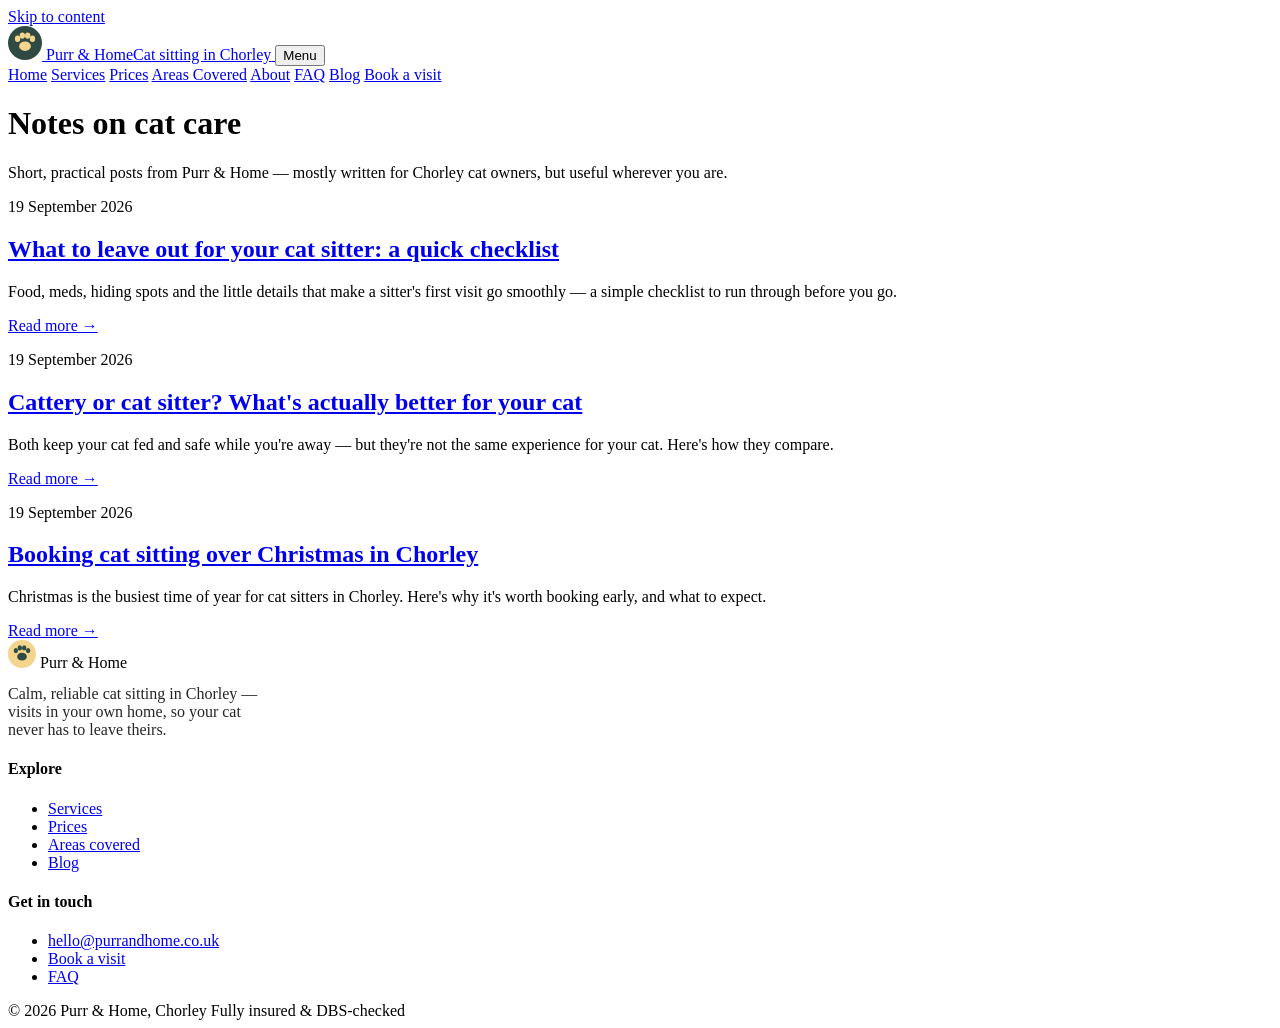
==== index.html @ 021abe1b "Add files via upload" ====
<!DOCTYPE html>
<html lang="en-GB">
<head>
<meta charset="UTF-8">
<meta name="viewport" content="width=device-width, initial-scale=1.0">
<title>Blog | Purr & Home Cat Sitting, Chorley</title>
<meta name="description" content="Tips and notes on cat care from Purr & Home, cat sitters based in Chorley, Lancashire.">
<link rel="canonical" href="https://purrandhome.co.uk/blog/">
<link rel="icon" href="data:image/svg+xml,%3Csvg xmlns='http://www.w3.org/2000/svg' viewBox='0 0 64 64'%3E%3Ccircle cx='32' cy='32' r='32' fill='%232F4A42'/%3E%3Cellipse cx='32' cy='38' rx='11' ry='9' fill='%23F4D58D'/%3E%3Cellipse cx='18' cy='24' rx='5' ry='6' fill='%23F4D58D'/%3E%3Cellipse cx='27' cy='18' rx='5' ry='6' fill='%23F4D58D'/%3E%3Cellipse cx='37' cy='18' rx='5' ry='6' fill='%23F4D58D'/%3E%3Cellipse cx='46' cy='24' rx='5' ry='6' fill='%23F4D58D'/%3E%3C/svg%3E">
<link rel="stylesheet" href="/css/style.css">
</head>
<body>
<a href="#main" class="skip-link">Skip to content</a>
<header class="site-header">
  <div class="wrap">
    <a href="/" class="brand">
      <svg width="34" height="34" viewBox="0 0 64 64" aria-hidden="true"><circle cx="32" cy="32" r="32" fill="#2F4A42"/><ellipse cx="32" cy="38" rx="11" ry="9" fill="#F4D58D"/><ellipse cx="18" cy="24" rx="5" ry="6" fill="#F4D58D"/><ellipse cx="27" cy="18" rx="5" ry="6" fill="#F4D58D"/><ellipse cx="37" cy="18" rx="5" ry="6" fill="#F4D58D"/><ellipse cx="46" cy="24" rx="5" ry="6" fill="#F4D58D"/></svg>
      <span>Purr & Home<span class="brand-tag">Cat sitting in Chorley</span></span>
    </a>
    <button class="nav-toggle" aria-expanded="false" aria-controls="main-nav">Menu</button>
    <nav class="main-nav" id="main-nav">
      <a href="/">Home</a>
      <a href="/services.html">Services</a>
      <a href="/prices.html">Prices</a>
      <a href="/areas.html">Areas Covered</a>
      <a href="/about.html">About</a>
      <a href="/faq.html">FAQ</a>
      <a href="/blog/" class="current">Blog</a>
      <a href="/book.html" class="btn btn-primary btn-small">Book a visit</a>
    </nav>
  </div>
</header>

<main id="main">
  <div class="page-header wrap">
    <h1>Notes on cat care</h1>
    <p class="lead">Short, practical posts from Purr & Home — mostly written for Chorley cat owners, but useful wherever you are.</p>
  </div>

  <section>
    <div class="wrap">
      <div class="post-list">

        <article class="post-card">
          <p class="post-date">19 September 2026</p>
          <h2><a href="/blog/leaving-your-cat-checklist.html">What to leave out for your cat sitter: a quick checklist</a></h2>
          <p>Food, meds, hiding spots and the little details that make a sitter's first visit go smoothly — a simple checklist to run through before you go.</p>
          <a href="/blog/leaving-your-cat-checklist.html">Read more →</a>
        </article>

        <article class="post-card">
          <p class="post-date">19 September 2026</p>
          <h2><a href="/blog/cattery-vs-cat-sitter.html">Cattery or cat sitter? What's actually better for your cat</a></h2>
          <p>Both keep your cat fed and safe while you're away — but they're not the same experience for your cat. Here's how they compare.</p>
          <a href="/blog/cattery-vs-cat-sitter.html">Read more →</a>
        </article>

        <article class="post-card">
          <p class="post-date">19 September 2026</p>
          <h2><a href="/blog/christmas-cat-sitting-chorley.html">Booking cat sitting over Christmas in Chorley</a></h2>
          <p>Christmas is the busiest time of year for cat sitters in Chorley. Here's why it's worth booking early, and what to expect.</p>
          <a href="/blog/christmas-cat-sitting-chorley.html">Read more →</a>
        </article>

      </div>
    </div>
  </section>
</main>

<footer class="site-footer">
  <div class="wrap">
    <div class="footer-grid">
      <div>
        <div class="brand" style="color:var(--cream)">
          <svg width="28" height="28" viewBox="0 0 64 64" aria-hidden="true"><circle cx="32" cy="32" r="32" fill="#F4D58D"/><ellipse cx="32" cy="38" rx="11" ry="9" fill="#2F4A42"/><ellipse cx="18" cy="24" rx="5" ry="6" fill="#2F4A42"/><ellipse cx="27" cy="18" rx="5" ry="6" fill="#2F4A42"/><ellipse cx="37" cy="18" rx="5" ry="6" fill="#2F4A42"/><ellipse cx="46" cy="24" rx="5" ry="6" fill="#2F4A42"/></svg>
          <span>Purr & Home</span>
        </div>
        <p style="margin-top:0.8rem; opacity:0.85; max-width:32ch;">Calm, reliable cat sitting in Chorley — visits in your own home, so your cat never has to leave theirs.</p>
      </div>
      <div>
        <h4>Explore</h4>
        <ul>
          <li><a href="/services.html">Services</a></li>
          <li><a href="/prices.html">Prices</a></li>
          <li><a href="/areas.html">Areas covered</a></li>
          <li><a href="/blog/">Blog</a></li>
        </ul>
      </div>
      <div>
        <h4>Get in touch</h4>
        <ul>
          <li><a href="mailto:hello@purrandhome.co.uk">hello@purrandhome.co.uk</a></li>
          <li><a href="/book.html">Book a visit</a></li>
          <li><a href="/faq.html">FAQ</a></li>
        </ul>
      </div>
    </div>
    <div class="footer-bottom">
      <span>&copy; <span id="year"></span> Purr & Home, Chorley</span>
      <span>Fully insured &amp; DBS-checked</span>
    </div>
  </div>
</footer>
<script>document.getElementById('year').textContent = new Date().getFullYear();</script>
<script src="/js/main.js"></script>
</body>
</html>
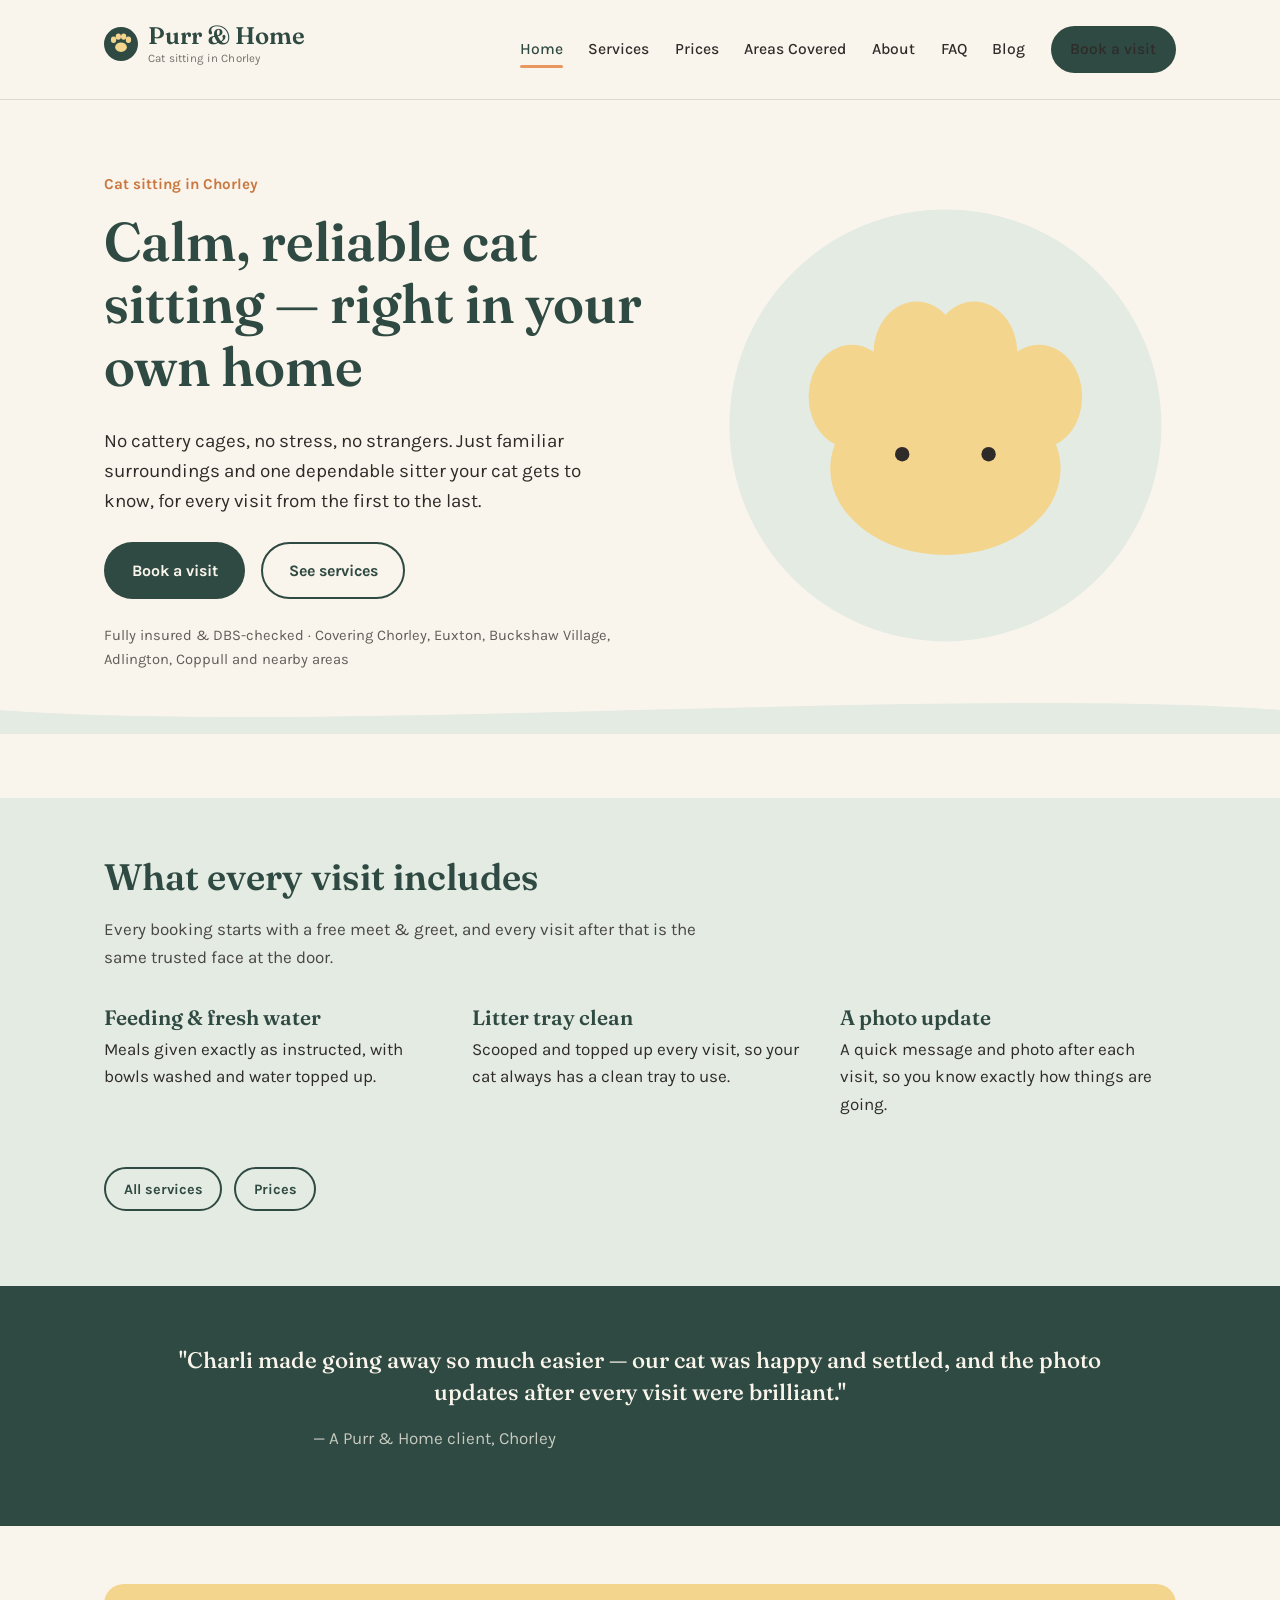
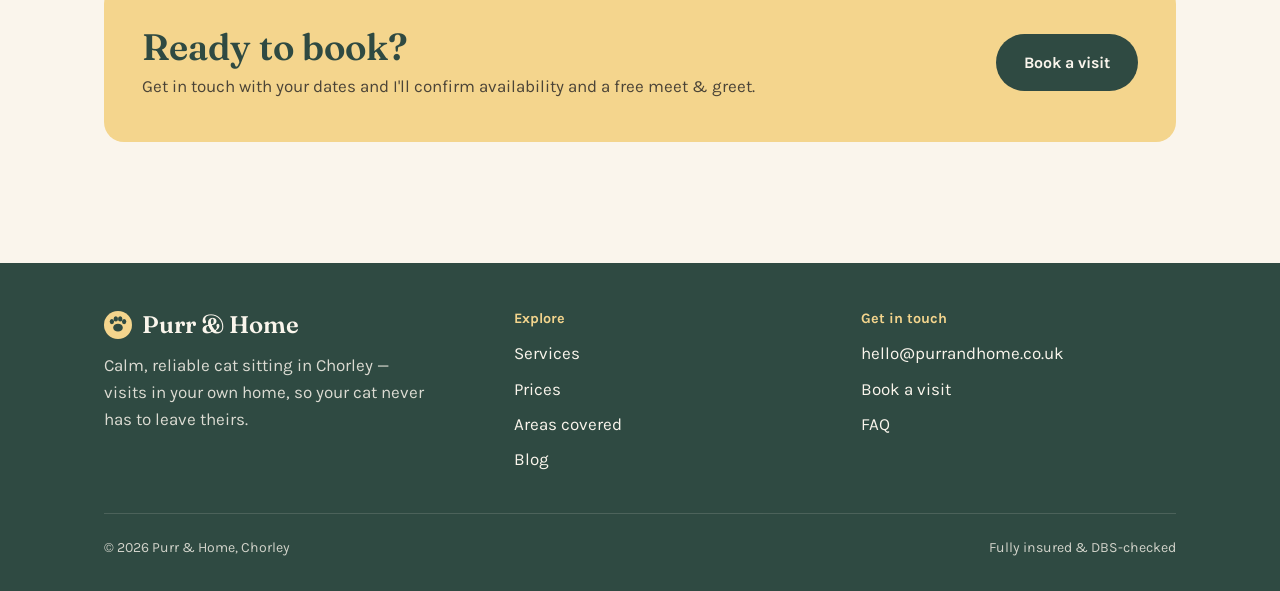
==== commit 1743eccd: "Restore proper folder structure after flattened upload GitHub's upload-via-website flattened css/sty" ====
--- a/index.html
+++ b/index.html
@@ -3,11 +3,30 @@
 <head>
 <meta charset="UTF-8">
 <meta name="viewport" content="width=device-width, initial-scale=1.0">
-<title>Blog | Purr & Home Cat Sitting, Chorley</title>
-<meta name="description" content="Tips and notes on cat care from Purr & Home, cat sitters based in Chorley, Lancashire.">
-<link rel="canonical" href="https://purrandhome.co.uk/blog/">
+<title>Cat Sitting in Chorley | Purr & Home</title>
+<meta name="description" content="Calm, reliable cat sitting in Chorley from Purr & Home. Visits in your own home, so your cat never has to leave theirs. Covering Euxton, Buckshaw Village, Adlington, Coppull and nearby areas.">
+<link rel="canonical" href="https://purrandhome.co.uk/">
 <link rel="icon" href="data:image/svg+xml,%3Csvg xmlns='http://www.w3.org/2000/svg' viewBox='0 0 64 64'%3E%3Ccircle cx='32' cy='32' r='32' fill='%232F4A42'/%3E%3Cellipse cx='32' cy='38' rx='11' ry='9' fill='%23F4D58D'/%3E%3Cellipse cx='18' cy='24' rx='5' ry='6' fill='%23F4D58D'/%3E%3Cellipse cx='27' cy='18' rx='5' ry='6' fill='%23F4D58D'/%3E%3Cellipse cx='37' cy='18' rx='5' ry='6' fill='%23F4D58D'/%3E%3Cellipse cx='46' cy='24' rx='5' ry='6' fill='%23F4D58D'/%3E%3C/svg%3E">
 <link rel="stylesheet" href="/css/style.css">
+<script type="application/ld+json">
+{
+  "@context": "https://schema.org",
+  "@type": "LocalBusiness",
+  "name": "Purr & Home",
+  "image": "https://purrandhome.co.uk/",
+  "url": "https://purrandhome.co.uk/",
+  "email": "hello@purrandhome.co.uk",
+  "description": "Calm, reliable cat sitting in Chorley, Lancashire. Visits in your own home, so your cat never has to leave theirs.",
+  "areaServed": ["Chorley", "Euxton", "Buckshaw Village", "Astley Village", "Adlington", "Coppull", "Clayton-le-Woods", "Whittle-le-Woods"],
+  "address": {
+    "@type": "PostalAddress",
+    "addressLocality": "Chorley",
+    "addressRegion": "Lancashire",
+    "addressCountry": "GB"
+  },
+  "priceRange": "££"
+}
+</script>
 </head>
 <body>
 <a href="#main" class="skip-link">Skip to content</a>
@@ -19,49 +38,86 @@
     </a>
     <button class="nav-toggle" aria-expanded="false" aria-controls="main-nav">Menu</button>
     <nav class="main-nav" id="main-nav">
-      <a href="/">Home</a>
+      <a href="/" class="current">Home</a>
       <a href="/services.html">Services</a>
       <a href="/prices.html">Prices</a>
       <a href="/areas.html">Areas Covered</a>
       <a href="/about.html">About</a>
       <a href="/faq.html">FAQ</a>
-      <a href="/blog/" class="current">Blog</a>
+      <a href="/blog/">Blog</a>
       <a href="/book.html" class="btn btn-primary btn-small">Book a visit</a>
     </nav>
   </div>
 </header>
 
 <main id="main">
-  <div class="page-header wrap">
-    <h1>Notes on cat care</h1>
-    <p class="lead">Short, practical posts from Purr & Home — mostly written for Chorley cat owners, but useful wherever you are.</p>
-  </div>
+  <section class="hero">
+    <div class="wrap">
+      <div>
+        <p class="hero-eyebrow-note">Cat sitting in Chorley</p>
+        <h1>Calm, reliable cat sitting — right in your own home</h1>
+        <p class="lead">No cattery cages, no stress, no strangers. Just familiar surroundings and one dependable sitter your cat gets to know, for every visit from the first to the last.</p>
+        <div class="hero-ctas">
+          <a href="/book.html" class="btn btn-primary">Book a visit</a>
+          <a href="/services.html" class="btn btn-outline">See services</a>
+        </div>
+        <p class="hero-trust">Fully insured &amp; DBS-checked &middot; Covering Chorley, Euxton, Buckshaw Village, Adlington, Coppull and nearby areas</p>
+      </div>
+      <div class="hero-art">
+        <svg viewBox="0 0 320 320" width="100%" role="img" aria-label="Illustration of a cat curled up at home">
+          <circle cx="160" cy="160" r="150" fill="#E4EBE3"/>
+          <ellipse cx="160" cy="190" rx="80" ry="60" fill="#F4D58D"/>
+          <ellipse cx="95" cy="140" rx="30" ry="36" fill="#F4D58D"/>
+          <ellipse cx="140" cy="110" rx="30" ry="36" fill="#F4D58D"/>
+          <ellipse cx="180" cy="110" rx="30" ry="36" fill="#F4D58D"/>
+          <ellipse cx="225" cy="140" rx="30" ry="36" fill="#F4D58D"/>
+          <circle cx="130" cy="180" r="5" fill="#2E2B29"/>
+          <circle cx="190" cy="180" r="5" fill="#2E2B29"/>
+        </svg>
+      </div>
+    </div>
+    <svg class="wave" viewBox="0 0 1200 48" preserveAspectRatio="none"><path fill="currentColor" d="M0,24 C300,48 900,0 1200,24 L1200,48 L0,48 Z"/></svg>
+  </section>
+
+  <section class="section-sage">
+    <div class="wrap">
+      <div class="section-head">
+        <h2>What every visit includes</h2>
+        <p>Every booking starts with a free meet &amp; greet, and every visit after that is the same trusted face at the door.</p>
+      </div>
+      <div class="benefit-grid">
+        <div class="benefit">
+          <h3>Feeding & fresh water</h3>
+          <p>Meals given exactly as instructed, with bowls washed and water topped up.</p>
+        </div>
+        <div class="benefit">
+          <h3>Litter tray clean</h3>
+          <p>Scooped and topped up every visit, so your cat always has a clean tray to use.</p>
+        </div>
+        <div class="benefit">
+          <h3>A photo update</h3>
+          <p>A quick message and photo after each visit, so you know exactly how things are going.</p>
+        </div>
+      </div>
+      <p class="mt-2"><a href="/services.html" class="btn btn-outline btn-small">All services</a> &nbsp; <a href="/prices.html" class="btn btn-outline btn-small">Prices</a></p>
+    </div>
+  </section>
+
+  <section class="section-forest">
+    <div class="wrap center">
+      <p class="quote">"Charli made going away so much easier — our cat was happy and settled, and the photo updates after every visit were brilliant."</p>
+      <p class="quote-attr">— A Purr & Home client, Chorley</p>
+    </div>
+  </section>
 
   <section>
     <div class="wrap">
-      <div class="post-list">
-
-        <article class="post-card">
-          <p class="post-date">19 September 2026</p>
-          <h2><a href="/blog/leaving-your-cat-checklist.html">What to leave out for your cat sitter: a quick checklist</a></h2>
-          <p>Food, meds, hiding spots and the little details that make a sitter's first visit go smoothly — a simple checklist to run through before you go.</p>
-          <a href="/blog/leaving-your-cat-checklist.html">Read more →</a>
-        </article>
-
-        <article class="post-card">
-          <p class="post-date">19 September 2026</p>
-          <h2><a href="/blog/cattery-vs-cat-sitter.html">Cattery or cat sitter? What's actually better for your cat</a></h2>
-          <p>Both keep your cat fed and safe while you're away — but they're not the same experience for your cat. Here's how they compare.</p>
-          <a href="/blog/cattery-vs-cat-sitter.html">Read more →</a>
-        </article>
-
-        <article class="post-card">
-          <p class="post-date">19 September 2026</p>
-          <h2><a href="/blog/christmas-cat-sitting-chorley.html">Booking cat sitting over Christmas in Chorley</a></h2>
-          <p>Christmas is the busiest time of year for cat sitters in Chorley. Here's why it's worth booking early, and what to expect.</p>
-          <a href="/blog/christmas-cat-sitting-chorley.html">Read more →</a>
-        </article>
-
+      <div class="cta-banner">
+        <div>
+          <h2>Ready to book?</h2>
+          <p>Get in touch with your dates and I'll confirm availability and a free meet &amp; greet.</p>
+        </div>
+        <a href="/book.html" class="btn btn-primary">Book a visit</a>
       </div>
     </div>
   </section>
--- a/css/style.css
+++ b/css/style.css
@@ -0,0 +1,430 @@
+/* Purr & Home — cat sitting in Chorley
+   Palette: cream #FAF5EC · forest #2F4A42 · sage #9DB39A · apricot #E8985E · butter #F4D58D · charcoal #2E2B29 */
+
+@import url('https://fonts.googleapis.com/css2?family=Fraunces:opsz,wght@9..144,400;9..144,500;9..144,600;9..144,700&family=Karla:wght@400;500;700&display=swap');
+
+:root {
+  --cream: #FAF5EC;
+  --cream-dim: #F2ECDF;
+  --forest: #2F4A42;
+  --forest-dark: #223832;
+  --sage: #9DB39A;
+  --sage-light: #E4EBE3;
+  --apricot: #E8985E;
+  --apricot-dark: #C97840;
+  --butter: #F4D58D;
+  --charcoal: #2E2B29;
+  --line: rgba(46, 43, 41, 0.14);
+  --max: 1120px;
+}
+
+* { box-sizing: border-box; }
+
+html { scroll-behavior: smooth; }
+
+body {
+  margin: 0;
+  background: var(--cream);
+  color: var(--charcoal);
+  font-family: 'Karla', -apple-system, BlinkMacSystemFont, 'Segoe UI', sans-serif;
+  font-size: 17px;
+  line-height: 1.6;
+  -webkit-font-smoothing: antialiased;
+}
+
+h1, h2, h3, h4, .brand {
+  font-family: 'Fraunces', Georgia, serif;
+  font-weight: 600;
+  color: var(--forest);
+  line-height: 1.15;
+  margin: 0 0 0.5em;
+}
+
+h1 { font-size: clamp(2.2rem, 5vw, 3.4rem); font-weight: 600; }
+h2 { font-size: clamp(1.6rem, 3.2vw, 2.3rem); }
+h3 { font-size: 1.3rem; }
+
+p { margin: 0 0 1em; max-width: 66ch; }
+
+a { color: var(--forest); }
+a:hover { color: var(--apricot-dark); }
+
+img { max-width: 100%; display: block; }
+
+.wrap {
+  max-width: var(--max);
+  margin: 0 auto;
+  padding: 0 1.5rem;
+}
+
+/* Skip link */
+.skip-link {
+  position: absolute;
+  left: -999px;
+  top: 0;
+  background: var(--forest);
+  color: var(--cream);
+  padding: 0.75rem 1.25rem;
+  z-index: 100;
+}
+.skip-link:focus { left: 1rem; top: 1rem; }
+
+/* Header */
+.site-header {
+  padding: 1.4rem 0;
+  border-bottom: 1px solid var(--line);
+}
+.site-header .wrap {
+  display: flex;
+  align-items: center;
+  justify-content: space-between;
+  gap: 1rem;
+}
+.brand {
+  display: flex;
+  align-items: center;
+  gap: 0.6rem;
+  font-size: 1.5rem;
+  text-decoration: none;
+  color: var(--forest);
+}
+.brand svg { flex-shrink: 0; }
+.brand-tag {
+  display: block;
+  font-family: 'Karla', sans-serif;
+  font-weight: 400;
+  font-size: 0.72rem;
+  letter-spacing: 0.02em;
+  color: var(--charcoal);
+  opacity: 0.65;
+  margin-top: 0.1rem;
+}
+
+nav.main-nav { display: flex; align-items: center; gap: 1.6rem; }
+nav.main-nav a {
+  text-decoration: none;
+  color: var(--charcoal);
+  font-weight: 500;
+  font-size: 0.98rem;
+  position: relative;
+}
+nav.main-nav a:hover { color: var(--forest); }
+nav.main-nav a.current { color: var(--forest); }
+nav.main-nav a.current::after {
+  content: "";
+  position: absolute;
+  left: 0; right: 0; bottom: -6px;
+  height: 3px;
+  background: var(--apricot);
+  border-radius: 2px;
+}
+
+.nav-toggle { display: none; }
+
+@media (max-width: 760px) {
+  nav.main-nav {
+    display: none;
+    flex-direction: column;
+    align-items: flex-start;
+    gap: 1rem;
+    position: absolute;
+    top: 100%; left: 0; right: 0;
+    background: var(--cream);
+    padding: 1.2rem 1.5rem 1.6rem;
+    border-bottom: 1px solid var(--line);
+  }
+  nav.main-nav.open { display: flex; }
+  .site-header .wrap { position: relative; flex-wrap: wrap; }
+  .nav-toggle {
+    display: inline-flex;
+    align-items: center;
+    gap: 0.5rem;
+    background: none;
+    border: 1px solid var(--line);
+    border-radius: 8px;
+    padding: 0.5rem 0.8rem;
+    font-family: 'Karla', sans-serif;
+    font-size: 0.95rem;
+    color: var(--forest);
+    cursor: pointer;
+  }
+}
+
+/* Buttons */
+.btn {
+  display: inline-block;
+  padding: 0.85rem 1.6rem;
+  border-radius: 999px;
+  text-decoration: none;
+  font-weight: 700;
+  font-size: 1rem;
+  border: 2px solid transparent;
+  transition: transform 0.15s ease, background 0.15s ease, color 0.15s ease;
+}
+.btn-primary { background: var(--forest); color: var(--cream); }
+.btn-primary:hover { background: var(--forest-dark); color: var(--cream); transform: translateY(-1px); }
+.btn-outline { background: transparent; border-color: var(--forest); color: var(--forest); }
+.btn-outline:hover { background: var(--forest); color: var(--cream); }
+.btn-small { padding: 0.55rem 1.1rem; font-size: 0.9rem; }
+
+/* Hero */
+.hero {
+  padding: 4.5rem 0 4rem;
+  position: relative;
+  overflow: hidden;
+}
+.hero .wrap {
+  display: grid;
+  grid-template-columns: 1.1fr 0.9fr;
+  gap: 3rem;
+  align-items: center;
+}
+.hero-eyebrow-note {
+  color: var(--apricot-dark);
+  font-weight: 700;
+  font-size: 0.95rem;
+  margin-bottom: 0.9rem;
+}
+.hero p.lead {
+  font-size: 1.18rem;
+  color: var(--charcoal);
+  max-width: 46ch;
+}
+.hero-ctas { display: flex; gap: 1rem; flex-wrap: wrap; margin-top: 1.6rem; }
+.hero-trust {
+  margin-top: 1.6rem;
+  font-size: 0.92rem;
+  color: var(--charcoal);
+  opacity: 0.75;
+}
+.hero-art { position: relative; }
+
+@media (max-width: 860px) {
+  .hero .wrap { grid-template-columns: 1fr; }
+  .hero-art { order: -1; max-width: 320px; margin: 0 auto; }
+}
+
+/* Wavy divider */
+.wave {
+  display: block;
+  width: 100%;
+  height: 48px;
+  color: var(--sage-light);
+}
+
+/* Sections */
+section { padding: 3.6rem 0; }
+.section-sage { background: var(--sage-light); }
+.section-forest { background: var(--forest); color: var(--cream); }
+.section-forest h2, .section-forest h3 { color: var(--cream); }
+.section-forest a:not(.btn) { color: var(--butter); }
+.section-forest .quote { color: var(--cream); }
+.section-forest .quote-attr { color: var(--cream); opacity: 0.75; }
+
+.section-head { max-width: 60ch; margin-bottom: 2.2rem; }
+.section-head p { opacity: 0.85; }
+
+/* Service list (no cards — dividers instead) */
+.service-list { border-top: 1px solid var(--line); }
+.service-row {
+  display: grid;
+  grid-template-columns: 44px 1fr auto;
+  gap: 1.2rem;
+  align-items: start;
+  padding: 1.6rem 0;
+  border-bottom: 1px solid var(--line);
+}
+.service-row .icon { color: var(--apricot); }
+.service-row h3 { margin-bottom: 0.35rem; }
+.service-row .price-tag {
+  font-family: 'Fraunces', serif;
+  font-weight: 600;
+  color: var(--forest);
+  white-space: nowrap;
+  font-size: 1.15rem;
+}
+@media (max-width: 620px) {
+  .service-row { grid-template-columns: 36px 1fr; }
+  .service-row .price-tag { grid-column: 2; margin-top: 0.4rem; }
+}
+
+/* Steps (real sequence, so numbers are earned) */
+.steps { display: grid; gap: 1.6rem; grid-template-columns: repeat(3, 1fr); }
+@media (max-width: 760px) { .steps { grid-template-columns: 1fr; } }
+.step { position: relative; padding-left: 3rem; }
+.step .num {
+  position: absolute; left: 0; top: 0;
+  font-family: 'Fraunces', serif;
+  font-size: 1.6rem;
+  font-weight: 600;
+  color: var(--apricot);
+}
+
+/* Benefit grid (non-sequential, so no numbers) */
+.benefit-grid { display: grid; grid-template-columns: repeat(3, 1fr); gap: 2rem; }
+@media (max-width: 760px) { .benefit-grid { grid-template-columns: 1fr; } }
+.benefit .icon { color: var(--apricot); margin-bottom: 0.7rem; }
+.benefit h3 { margin-bottom: 0.4rem; }
+
+/* CTA banner */
+.cta-banner {
+  background: var(--butter);
+  border-radius: 20px;
+  padding: 2.6rem 2.4rem;
+  display: flex;
+  align-items: center;
+  justify-content: space-between;
+  gap: 1.5rem;
+  flex-wrap: wrap;
+}
+.cta-banner h2 { margin-bottom: 0.3rem; }
+.cta-banner p { margin-bottom: 0; opacity: 0.85; }
+
+/* Areas */
+.areas-grid {
+  display: grid;
+  grid-template-columns: repeat(auto-fit, minmax(150px, 1fr));
+  gap: 0.9rem;
+  margin-top: 1.6rem;
+}
+.area-pill {
+  border: 1px solid var(--line);
+  border-radius: 10px;
+  padding: 0.9rem 1.1rem;
+  font-weight: 500;
+  background: var(--cream);
+}
+
+/* Quote / testimonial */
+.quote {
+  font-family: 'Fraunces', serif;
+  font-size: 1.4rem;
+  font-weight: 500;
+  color: var(--forest);
+  max-width: 62ch;
+  margin: 0 auto 1rem;
+  line-height: 1.45;
+}
+.quote-attr { color: var(--charcoal); opacity: 0.75; font-family: 'Karla', sans-serif; }
+
+/* FAQ */
+.faq-item { border-bottom: 1px solid var(--line); padding: 1.4rem 0; }
+.faq-item h3 { margin-bottom: 0; font-size: 1.1rem; }
+.faq-item h3 button {
+  display: flex !important;
+  align-items: center;
+  justify-content: space-between;
+  gap: 1rem;
+}
+.faq-item h3 button::after {
+  content: "+";
+  flex-shrink: 0;
+  font-family: 'Karla', sans-serif;
+  font-weight: 400;
+  font-size: 1.4rem;
+  color: var(--apricot-dark);
+  transition: transform 0.15s ease;
+}
+.faq-item h3 button[aria-expanded="true"]::after {
+  content: "\2212";
+}
+.faq-item .faq-answer { padding-top: 0.8rem; }
+
+/* Forms */
+form.enquiry { max-width: 640px; }
+.field { margin-bottom: 1.2rem; }
+.field label { display: block; font-weight: 700; margin-bottom: 0.4rem; font-size: 0.95rem; }
+.field input, .field select, .field textarea {
+  width: 100%;
+  padding: 0.75rem 0.9rem;
+  border: 1px solid var(--line);
+  border-radius: 8px;
+  background: #fff;
+  font-family: 'Karla', sans-serif;
+  font-size: 1rem;
+  color: var(--charcoal);
+}
+.field textarea { resize: vertical; min-height: 120px; }
+.field input:focus, .field select:focus, .field textarea:focus {
+  outline: 2px solid var(--apricot);
+  outline-offset: 1px;
+}
+.field-row { display: grid; grid-template-columns: 1fr 1fr; gap: 1.2rem; }
+@media (max-width: 560px) { .field-row { grid-template-columns: 1fr; } }
+
+.calendar-embed {
+  border: 1px dashed var(--line);
+  border-radius: 12px;
+  padding: 2rem;
+  text-align: center;
+  background: #fff;
+  color: var(--charcoal);
+  opacity: 0.85;
+}
+
+/* Blog */
+.post-list { display: grid; gap: 1.8rem; }
+.post-card {
+  padding-bottom: 1.8rem;
+  border-bottom: 1px solid var(--line);
+}
+.post-card .post-date { font-size: 0.88rem; color: var(--apricot-dark); font-weight: 700; }
+.post-card h2 { margin: 0.3rem 0 0.5rem; font-size: 1.5rem; }
+.post-body { max-width: 68ch; margin: 0 auto; }
+.post-body h2 { margin-top: 1.8rem; }
+.post-body ul, .post-body ol { padding-left: 1.3rem; }
+.post-meta { font-size: 0.9rem; opacity: 0.7; margin-bottom: 2rem; }
+
+/* Footer */
+footer.site-footer {
+  background: var(--forest);
+  color: var(--cream);
+  padding: 3rem 0 2rem;
+  margin-top: 4rem;
+}
+footer.site-footer a { color: var(--cream); text-decoration: none; }
+footer.site-footer a:hover { color: var(--butter); }
+.footer-grid {
+  display: grid;
+  grid-template-columns: 1.2fr 1fr 1fr;
+  gap: 2rem;
+  margin-bottom: 2rem;
+}
+@media (max-width: 700px) { .footer-grid { grid-template-columns: 1fr; } }
+.footer-grid h4 {
+  color: var(--butter);
+  font-family: 'Karla', sans-serif;
+  font-weight: 700;
+  font-size: 0.9rem;
+  text-transform: none;
+  margin-bottom: 0.8rem;
+}
+.footer-grid ul { list-style: none; padding: 0; margin: 0; }
+.footer-grid li { margin-bottom: 0.5rem; }
+.footer-bottom {
+  border-top: 1px solid rgba(250,245,236,0.18);
+  padding-top: 1.4rem;
+  font-size: 0.88rem;
+  opacity: 0.8;
+  display: flex;
+  justify-content: space-between;
+  flex-wrap: wrap;
+  gap: 0.6rem;
+}
+
+/* Page header (non-home pages) */
+.page-header { padding: 3.2rem 0 1rem; }
+.page-header p.lead { font-size: 1.1rem; opacity: 0.85; max-width: 58ch; }
+
+/* Utility */
+.center { text-align: center; }
+.mt-2 { margin-top: 2rem; }
+.visually-hidden {
+  position: absolute; width: 1px; height: 1px;
+  overflow: hidden; clip: rect(0,0,0,0); white-space: nowrap;
+}
+
+@media (prefers-reduced-motion: reduce) {
+  html { scroll-behavior: auto; }
+  .btn { transition: none; }
+}
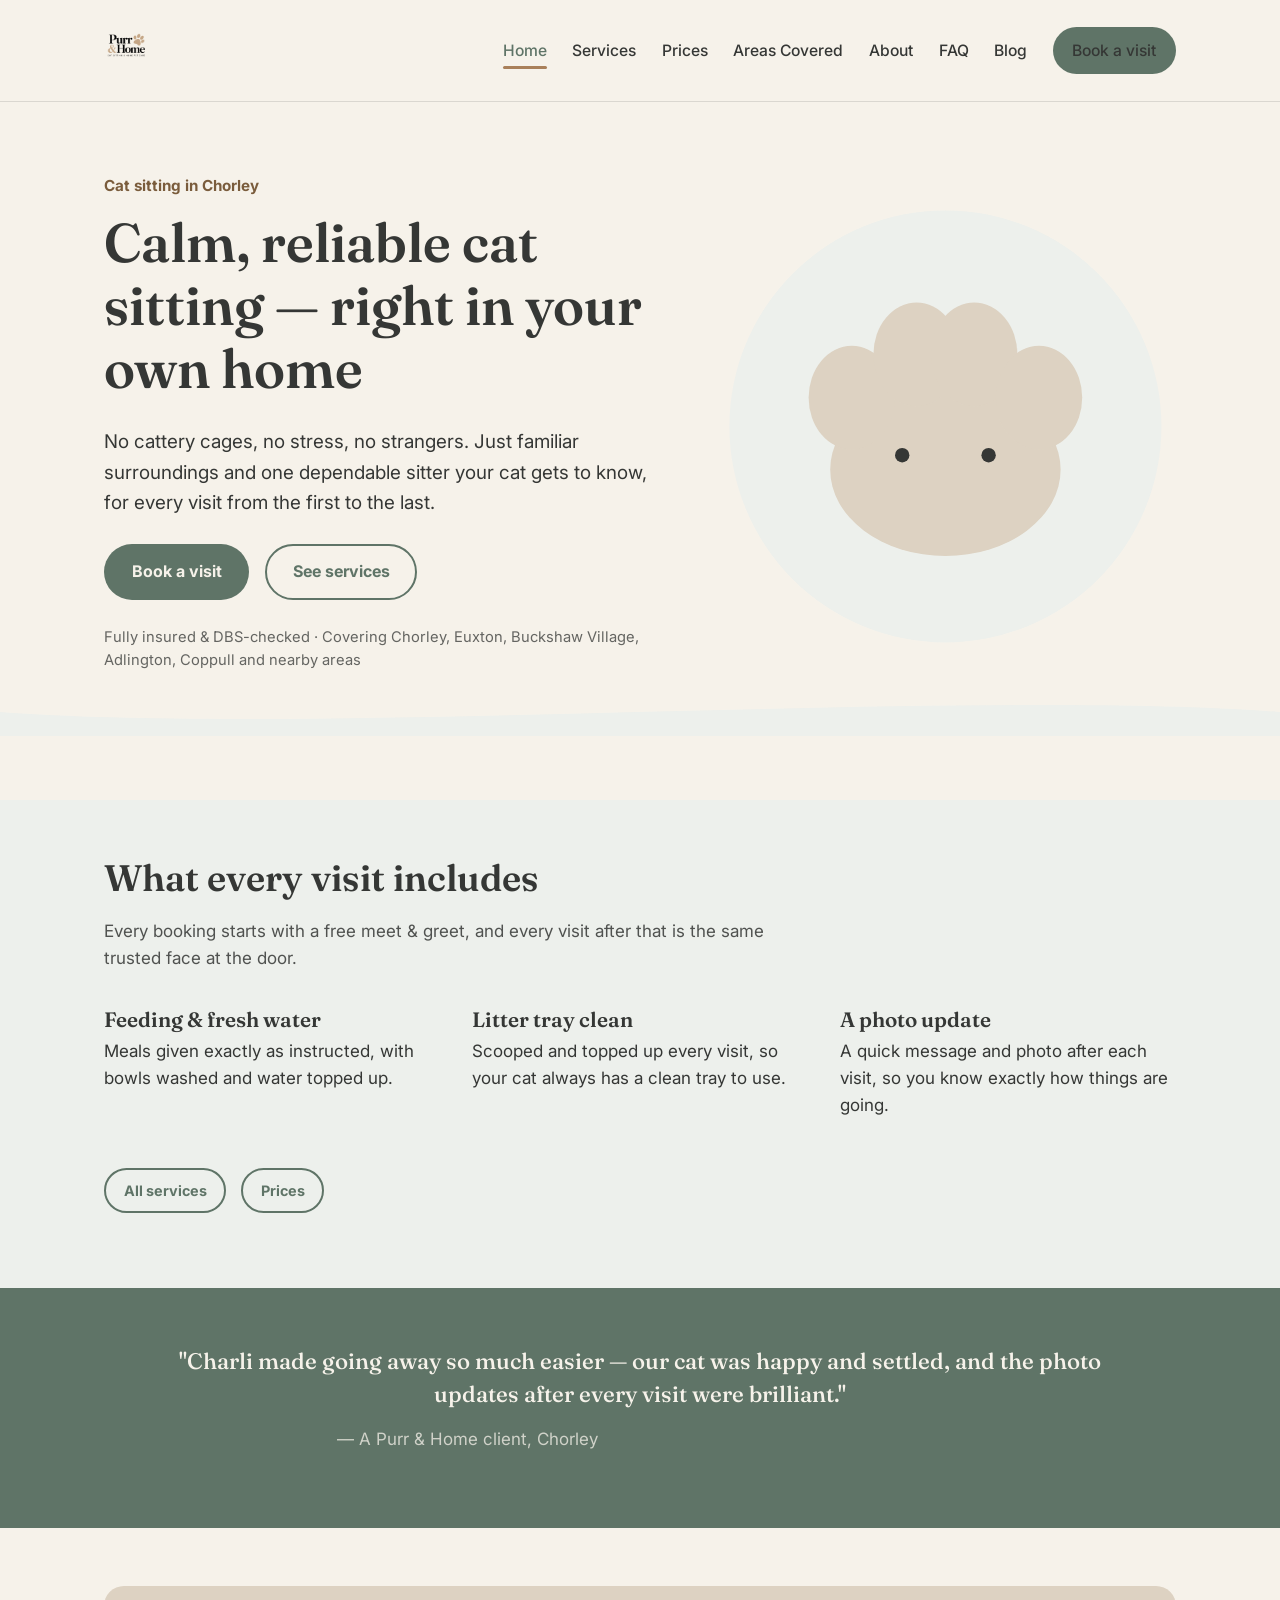
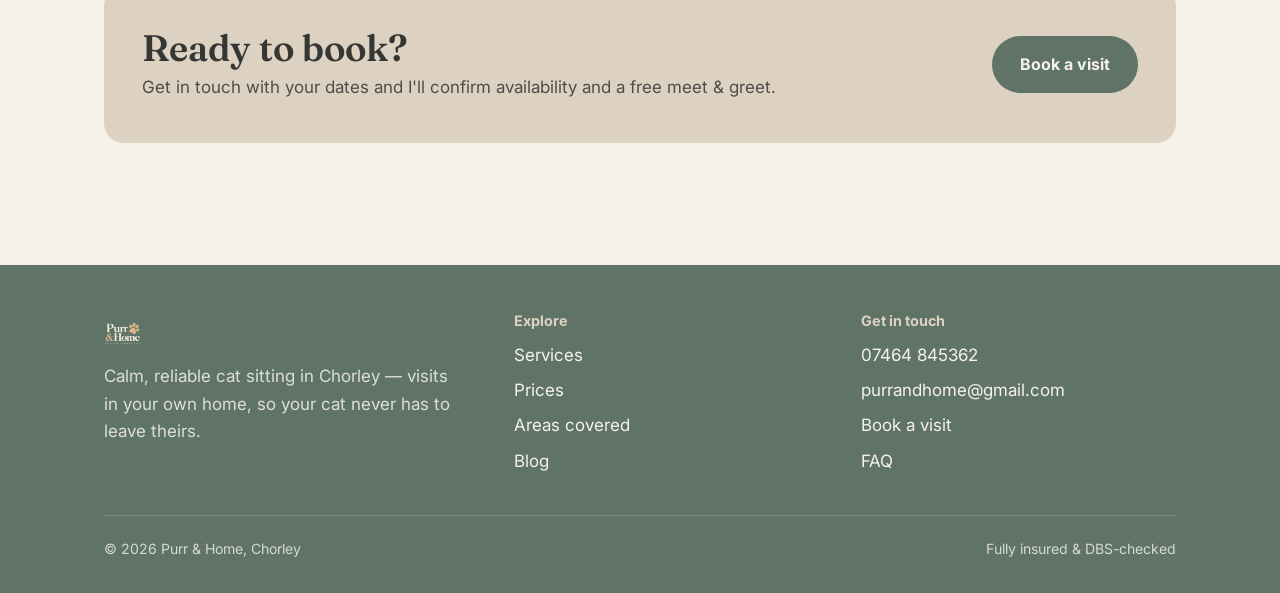
==== commit 28b0a313: "Rebrand to new palette/logo and update contact details Apply the new sage/oat/charcoal brand palette" ====
--- a/index.html
+++ b/index.html
@@ -6,7 +6,7 @@
 <title>Cat Sitting in Chorley | Purr & Home</title>
 <meta name="description" content="Calm, reliable cat sitting in Chorley from Purr & Home. Visits in your own home, so your cat never has to leave theirs. Covering Euxton, Buckshaw Village, Adlington, Coppull and nearby areas.">
 <link rel="canonical" href="https://purrandhome.co.uk/">
-<link rel="icon" href="data:image/svg+xml,%3Csvg xmlns='http://www.w3.org/2000/svg' viewBox='0 0 64 64'%3E%3Ccircle cx='32' cy='32' r='32' fill='%232F4A42'/%3E%3Cellipse cx='32' cy='38' rx='11' ry='9' fill='%23F4D58D'/%3E%3Cellipse cx='18' cy='24' rx='5' ry='6' fill='%23F4D58D'/%3E%3Cellipse cx='27' cy='18' rx='5' ry='6' fill='%23F4D58D'/%3E%3Cellipse cx='37' cy='18' rx='5' ry='6' fill='%23F4D58D'/%3E%3Cellipse cx='46' cy='24' rx='5' ry='6' fill='%23F4D58D'/%3E%3C/svg%3E">
+<link rel="icon" type="image/png" href="/images/favicon.png">
 <link rel="stylesheet" href="/css/style.css">
 <script type="application/ld+json">
 {
@@ -15,7 +15,8 @@
   "name": "Purr & Home",
   "image": "https://purrandhome.co.uk/",
   "url": "https://purrandhome.co.uk/",
-  "email": "hello@purrandhome.co.uk",
+  "email": "purrandhome@gmail.com",
+  "telephone": "+447464845362",
   "description": "Calm, reliable cat sitting in Chorley, Lancashire. Visits in your own home, so your cat never has to leave theirs.",
   "areaServed": ["Chorley", "Euxton", "Buckshaw Village", "Astley Village", "Adlington", "Coppull", "Clayton-le-Woods", "Whittle-le-Woods"],
   "address": {
@@ -33,8 +34,7 @@
 <header class="site-header">
   <div class="wrap">
     <a href="/" class="brand">
-      <svg width="34" height="34" viewBox="0 0 64 64" aria-hidden="true"><circle cx="32" cy="32" r="32" fill="#2F4A42"/><ellipse cx="32" cy="38" rx="11" ry="9" fill="#F4D58D"/><ellipse cx="18" cy="24" rx="5" ry="6" fill="#F4D58D"/><ellipse cx="27" cy="18" rx="5" ry="6" fill="#F4D58D"/><ellipse cx="37" cy="18" rx="5" ry="6" fill="#F4D58D"/><ellipse cx="46" cy="24" rx="5" ry="6" fill="#F4D58D"/></svg>
-      <span>Purr & Home<span class="brand-tag">Cat sitting in Chorley</span></span>
+      <img class="brand-logo" src="/images/logo.png" alt="Purr &amp; Home — cat sitting and home pet care in Chorley">
     </a>
     <button class="nav-toggle" aria-expanded="false" aria-controls="main-nav">Menu</button>
     <nav class="main-nav" id="main-nav">
@@ -65,14 +65,14 @@
       </div>
       <div class="hero-art">
         <svg viewBox="0 0 320 320" width="100%" role="img" aria-label="Illustration of a cat curled up at home">
-          <circle cx="160" cy="160" r="150" fill="#E4EBE3"/>
-          <ellipse cx="160" cy="190" rx="80" ry="60" fill="#F4D58D"/>
-          <ellipse cx="95" cy="140" rx="30" ry="36" fill="#F4D58D"/>
-          <ellipse cx="140" cy="110" rx="30" ry="36" fill="#F4D58D"/>
-          <ellipse cx="180" cy="110" rx="30" ry="36" fill="#F4D58D"/>
-          <ellipse cx="225" cy="140" rx="30" ry="36" fill="#F4D58D"/>
-          <circle cx="130" cy="180" r="5" fill="#2E2B29"/>
-          <circle cx="190" cy="180" r="5" fill="#2E2B29"/>
+          <circle cx="160" cy="160" r="150" fill="#EDF0EC"/>
+          <ellipse cx="160" cy="190" rx="80" ry="60" fill="#DDD2C2"/>
+          <ellipse cx="95" cy="140" rx="30" ry="36" fill="#DDD2C2"/>
+          <ellipse cx="140" cy="110" rx="30" ry="36" fill="#DDD2C2"/>
+          <ellipse cx="180" cy="110" rx="30" ry="36" fill="#DDD2C2"/>
+          <ellipse cx="225" cy="140" rx="30" ry="36" fill="#DDD2C2"/>
+          <circle cx="130" cy="180" r="5" fill="#353735"/>
+          <circle cx="190" cy="180" r="5" fill="#353735"/>
         </svg>
       </div>
     </div>
@@ -127,9 +127,8 @@
   <div class="wrap">
     <div class="footer-grid">
       <div>
-        <div class="brand" style="color:var(--cream)">
-          <svg width="28" height="28" viewBox="0 0 64 64" aria-hidden="true"><circle cx="32" cy="32" r="32" fill="#F4D58D"/><ellipse cx="32" cy="38" rx="11" ry="9" fill="#2F4A42"/><ellipse cx="18" cy="24" rx="5" ry="6" fill="#2F4A42"/><ellipse cx="27" cy="18" rx="5" ry="6" fill="#2F4A42"/><ellipse cx="37" cy="18" rx="5" ry="6" fill="#2F4A42"/><ellipse cx="46" cy="24" rx="5" ry="6" fill="#2F4A42"/></svg>
-          <span>Purr & Home</span>
+        <div class="brand">
+          <img class="brand-logo brand-logo-reverse" src="/images/logo-reverse.png" alt="Purr &amp; Home">
         </div>
         <p style="margin-top:0.8rem; opacity:0.85; max-width:32ch;">Calm, reliable cat sitting in Chorley — visits in your own home, so your cat never has to leave theirs.</p>
       </div>
@@ -145,7 +144,8 @@
       <div>
         <h4>Get in touch</h4>
         <ul>
-          <li><a href="mailto:hello@purrandhome.co.uk">hello@purrandhome.co.uk</a></li>
+          <li><a href="tel:+447464845362">07464 845362</a></li>
+          <li><a href="mailto:purrandhome@gmail.com">purrandhome@gmail.com</a></li>
           <li><a href="/book.html">Book a visit</a></li>
           <li><a href="/faq.html">FAQ</a></li>
         </ul>
--- a/css/style.css
+++ b/css/style.css
@@ -1,20 +1,21 @@
 /* Purr & Home — cat sitting in Chorley
-   Palette: cream #FAF5EC · forest #2F4A42 · sage #9DB39A · apricot #E8985E · butter #F4D58D · charcoal #2E2B29 */
-
-@import url('https://fonts.googleapis.com/css2?family=Fraunces:opsz,wght@9..144,400;9..144,500;9..144,600;9..144,700&family=Karla:wght@400;500;700&display=swap');
+   Palette (2026 rebrand): ivory #F6F2EA · deep sage #5F7467 · soft sage #A8B4AA · warm oat #DDD2C2 · charcoal #353735
+   (custom property names kept from the previous palette for stability; values updated to the new brand board) */
+
+@import url('https://fonts.googleapis.com/css2?family=Fraunces:opsz,wght@9..144,400;9..144,500;9..144,600;9..144,700&family=Inter:wght@400;500;600;700&display=swap');
 
 :root {
-  --cream: #FAF5EC;
-  --cream-dim: #F2ECDF;
-  --forest: #2F4A42;
-  --forest-dark: #223832;
-  --sage: #9DB39A;
-  --sage-light: #E4EBE3;
-  --apricot: #E8985E;
-  --apricot-dark: #C97840;
-  --butter: #F4D58D;
-  --charcoal: #2E2B29;
-  --line: rgba(46, 43, 41, 0.14);
+  --cream: #F6F2EA;
+  --cream-dim: #EFE7D8;
+  --forest: #5F7467;
+  --forest-dark: #4A5A50;
+  --sage: #A8B4AA;
+  --sage-light: #EDF0EC;
+  --apricot: #A9805A;
+  --apricot-dark: #7A5C3C;
+  --butter: #DDD2C2;
+  --charcoal: #353735;
+  --line: rgba(53, 55, 53, 0.14);
   --max: 1120px;
 }
 
@@ -26,7 +27,7 @@
   margin: 0;
   background: var(--cream);
   color: var(--charcoal);
-  font-family: 'Karla', -apple-system, BlinkMacSystemFont, 'Segoe UI', sans-serif;
+  font-family: 'Inter', -apple-system, BlinkMacSystemFont, 'Segoe UI', sans-serif;
   font-size: 17px;
   line-height: 1.6;
   -webkit-font-smoothing: antialiased;
@@ -35,7 +36,7 @@
 h1, h2, h3, h4, .brand {
   font-family: 'Fraunces', Georgia, serif;
   font-weight: 600;
-  color: var(--forest);
+  color: var(--charcoal);
   line-height: 1.15;
   margin: 0 0 0.5em;
 }
@@ -89,9 +90,15 @@
   color: var(--forest);
 }
 .brand svg { flex-shrink: 0; }
+.brand-logo {
+  height: 44px;
+  width: auto;
+  display: block;
+}
+.brand-logo-reverse { height: 38px; }
 .brand-tag {
   display: block;
-  font-family: 'Karla', sans-serif;
+  font-family: 'Inter', sans-serif;
   font-weight: 400;
   font-size: 0.72rem;
   letter-spacing: 0.02em;
@@ -143,7 +150,7 @@
     border: 1px solid var(--line);
     border-radius: 8px;
     padding: 0.5rem 0.8rem;
-    font-family: 'Karla', sans-serif;
+    font-family: 'Inter', sans-serif;
     font-size: 0.95rem;
     color: var(--forest);
     cursor: pointer;
@@ -305,7 +312,7 @@
   margin: 0 auto 1rem;
   line-height: 1.45;
 }
-.quote-attr { color: var(--charcoal); opacity: 0.75; font-family: 'Karla', sans-serif; }
+.quote-attr { color: var(--charcoal); opacity: 0.75; font-family: 'Inter', sans-serif; }
 
 /* FAQ */
 .faq-item { border-bottom: 1px solid var(--line); padding: 1.4rem 0; }
@@ -319,7 +326,7 @@
 .faq-item h3 button::after {
   content: "+";
   flex-shrink: 0;
-  font-family: 'Karla', sans-serif;
+  font-family: 'Inter', sans-serif;
   font-weight: 400;
   font-size: 1.4rem;
   color: var(--apricot-dark);
@@ -340,7 +347,7 @@
   border: 1px solid var(--line);
   border-radius: 8px;
   background: #fff;
-  font-family: 'Karla', sans-serif;
+  font-family: 'Inter', sans-serif;
   font-size: 1rem;
   color: var(--charcoal);
 }
@@ -393,7 +400,7 @@
 @media (max-width: 700px) { .footer-grid { grid-template-columns: 1fr; } }
 .footer-grid h4 {
   color: var(--butter);
-  font-family: 'Karla', sans-serif;
+  font-family: 'Inter', sans-serif;
   font-weight: 700;
   font-size: 0.9rem;
   text-transform: none;
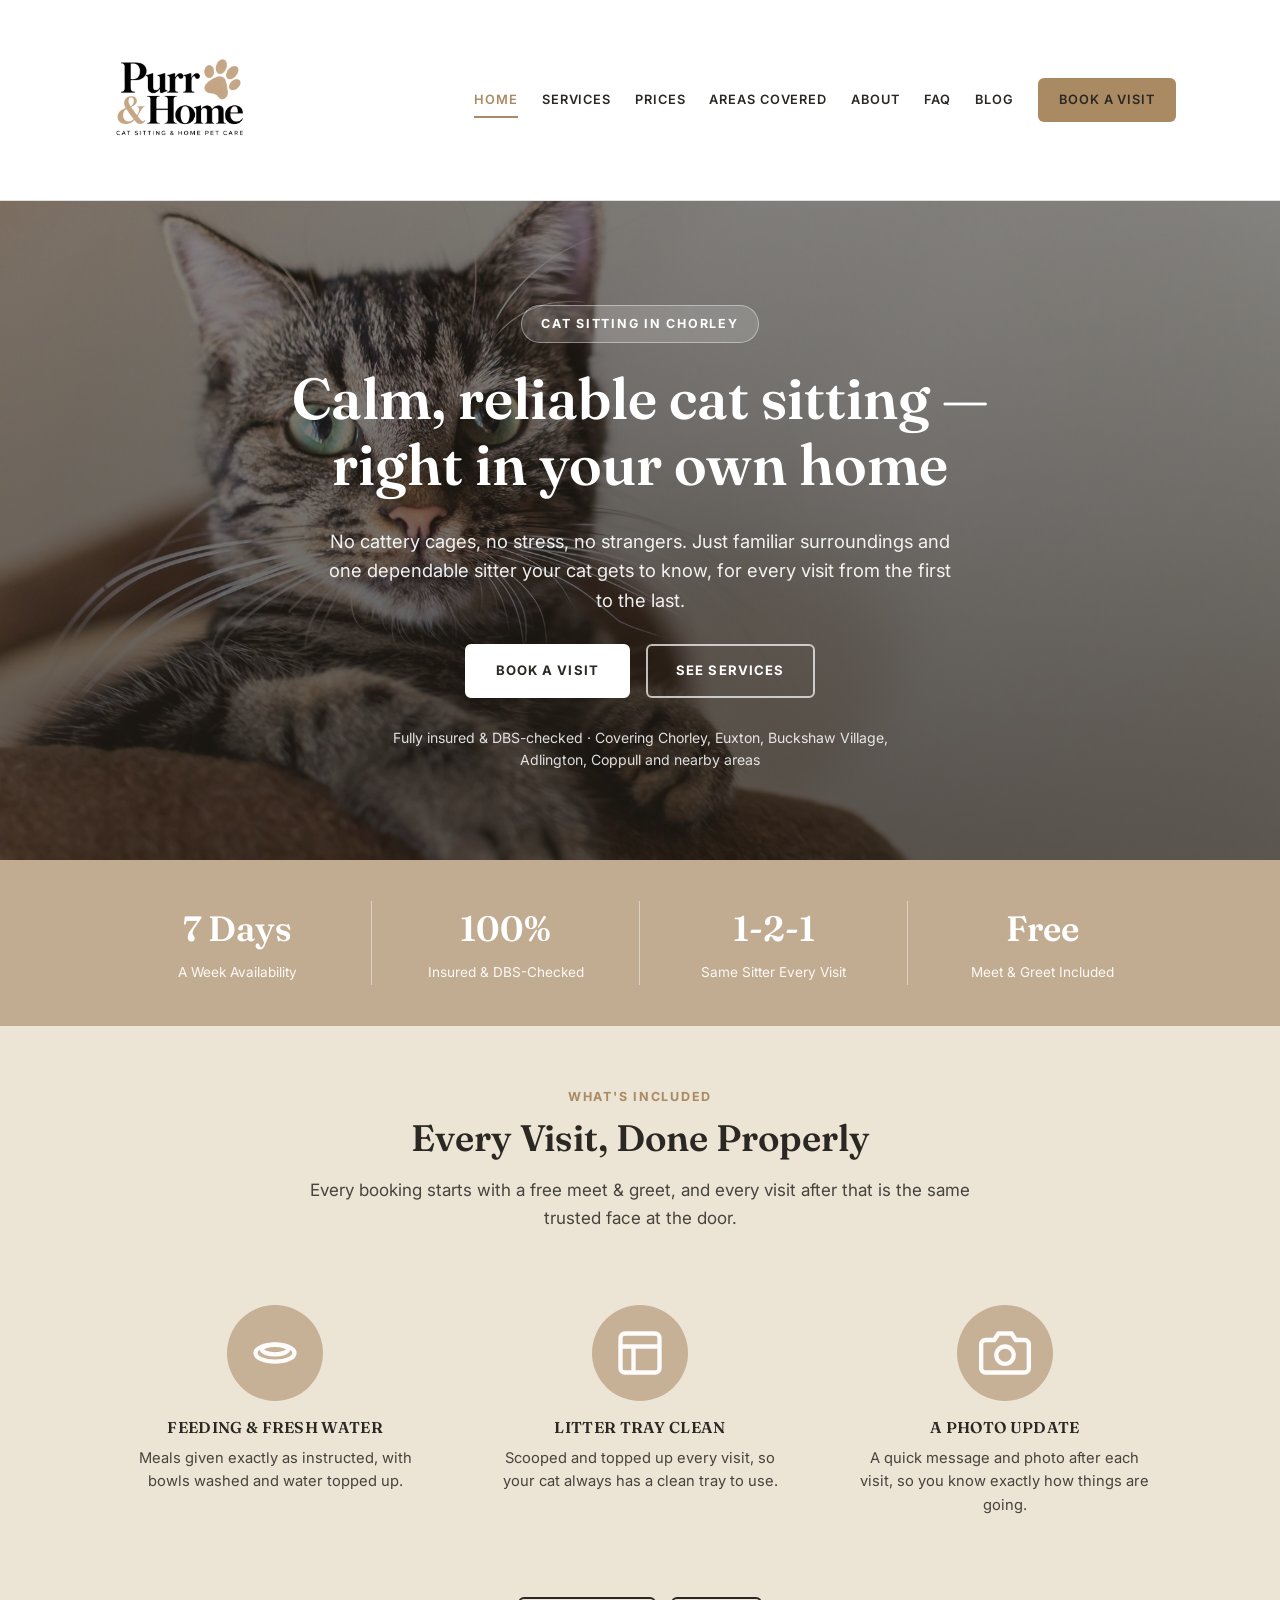
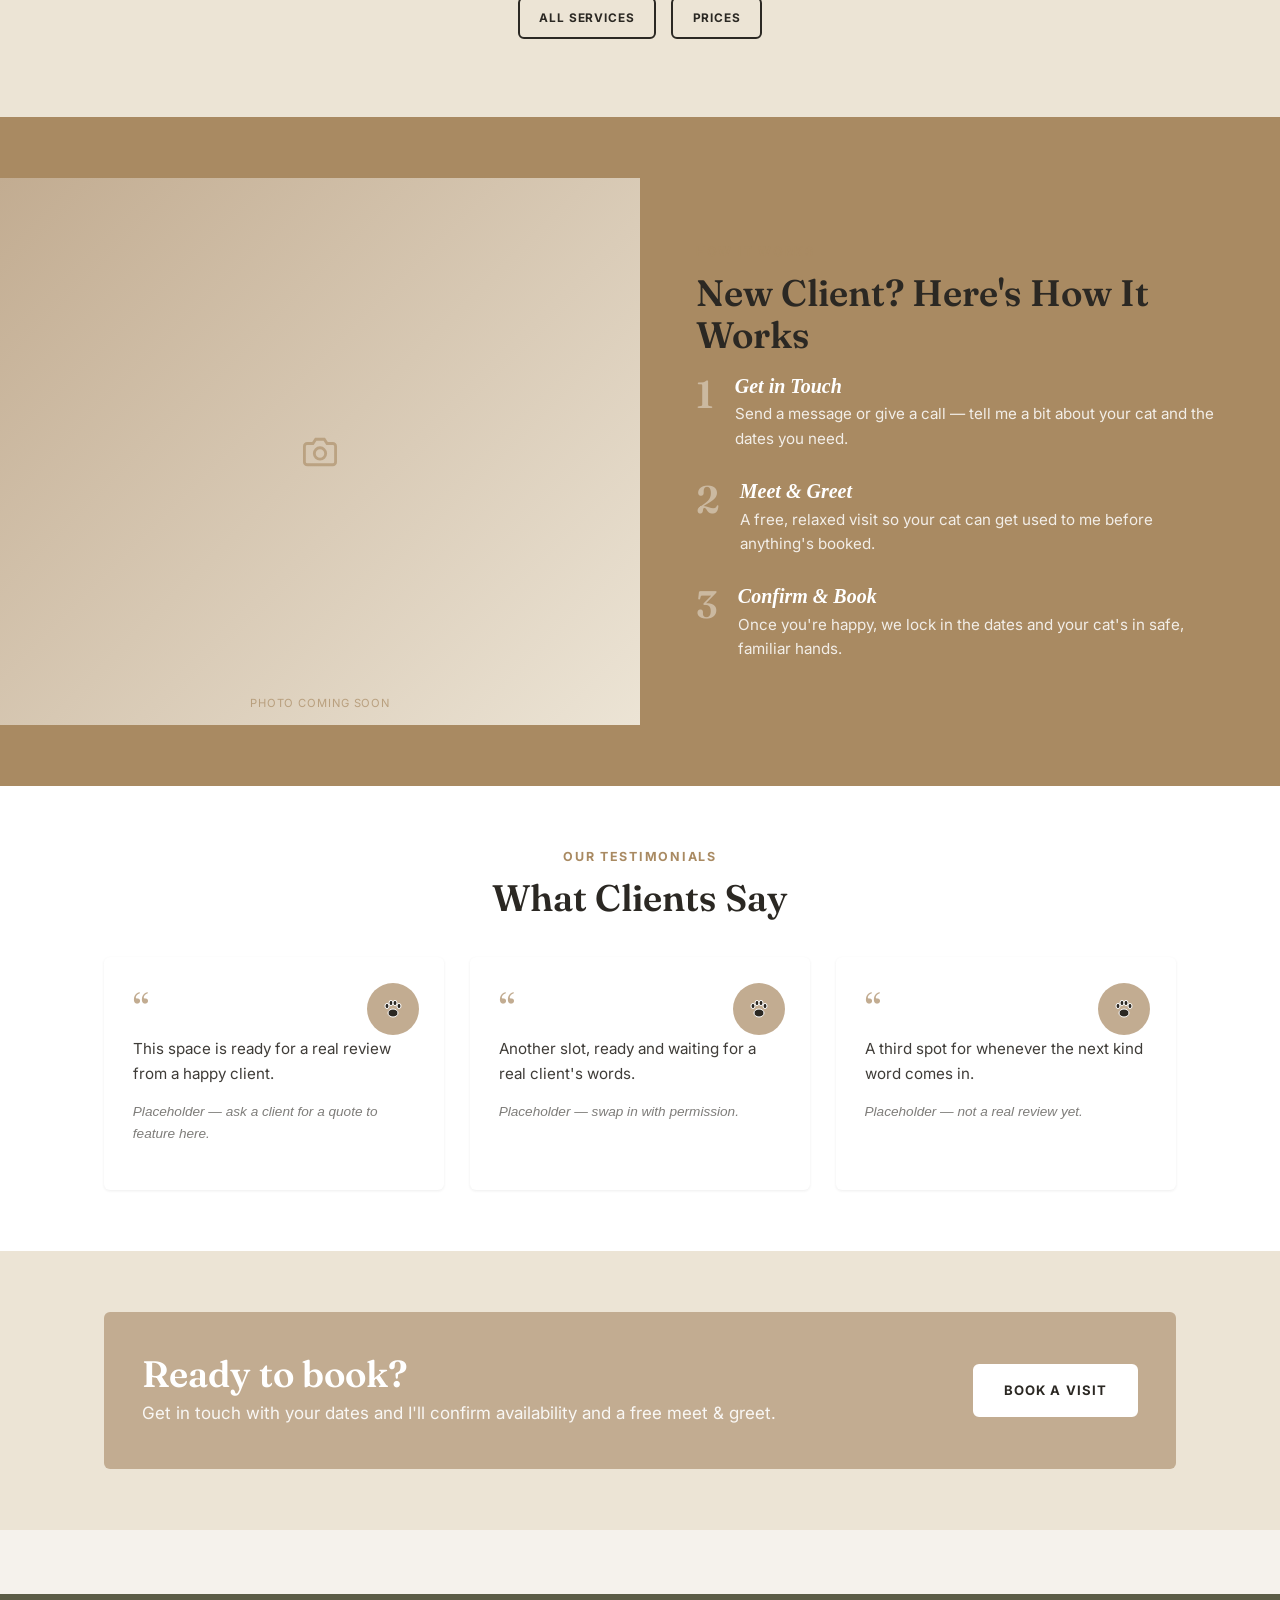
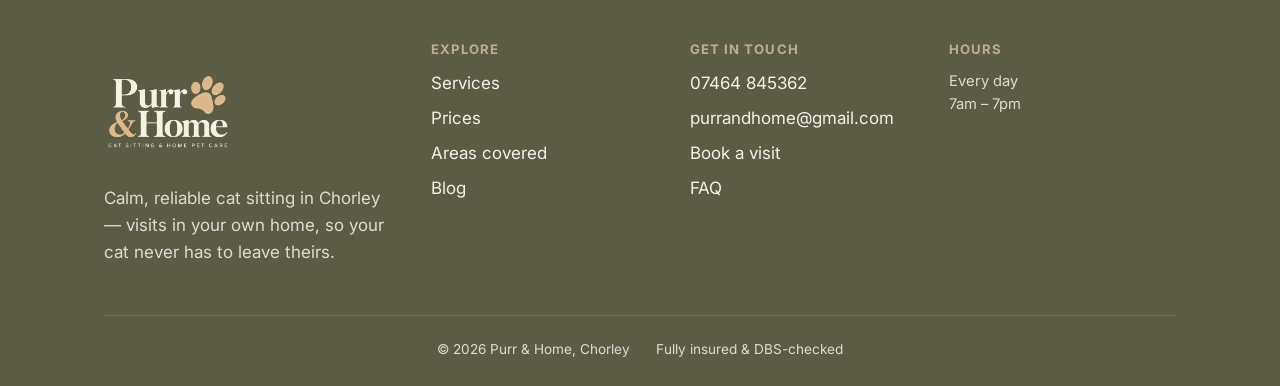
==== commit 172695c2: "Restyle site to match warm tan/cream template design Rebuild every page's visual language to match t" ====
--- a/index.html
+++ b/index.html
@@ -51,73 +51,139 @@
 </header>
 
 <main id="main">
-  <section class="hero">
-    <div class="wrap">
-      <div>
-        <p class="hero-eyebrow-note">Cat sitting in Chorley</p>
-        <h1>Calm, reliable cat sitting — right in your own home</h1>
-        <p class="lead">No cattery cages, no stress, no strangers. Just familiar surroundings and one dependable sitter your cat gets to know, for every visit from the first to the last.</p>
-        <div class="hero-ctas">
-          <a href="/book.html" class="btn btn-primary">Book a visit</a>
-          <a href="/services.html" class="btn btn-outline">See services</a>
-        </div>
-        <p class="hero-trust">Fully insured &amp; DBS-checked &middot; Covering Chorley, Euxton, Buckshaw Village, Adlington, Coppull and nearby areas</p>
-      </div>
-      <div class="hero-art">
-        <svg viewBox="0 0 320 320" width="100%" role="img" aria-label="Illustration of a cat curled up at home">
-          <circle cx="160" cy="160" r="150" fill="#EDF0EC"/>
-          <ellipse cx="160" cy="190" rx="80" ry="60" fill="#DDD2C2"/>
-          <ellipse cx="95" cy="140" rx="30" ry="36" fill="#DDD2C2"/>
-          <ellipse cx="140" cy="110" rx="30" ry="36" fill="#DDD2C2"/>
-          <ellipse cx="180" cy="110" rx="30" ry="36" fill="#DDD2C2"/>
-          <ellipse cx="225" cy="140" rx="30" ry="36" fill="#DDD2C2"/>
-          <circle cx="130" cy="180" r="5" fill="#353735"/>
-          <circle cx="190" cy="180" r="5" fill="#353735"/>
-        </svg>
-      </div>
-    </div>
-    <svg class="wave" viewBox="0 0 1200 48" preserveAspectRatio="none"><path fill="currentColor" d="M0,24 C300,48 900,0 1200,24 L1200,48 L0,48 Z"/></svg>
-  </section>
-
-  <section class="section-sage">
-    <div class="wrap">
-      <div class="section-head">
-        <h2>What every visit includes</h2>
+  <section class="hero hero-photo">
+    <div class="wrap">
+      <span class="hero-eyebrow-note">Cat sitting in Chorley</span>
+      <h1>Calm, reliable cat sitting — right in your own home</h1>
+      <p class="lead">No cattery cages, no stress, no strangers. Just familiar surroundings and one dependable sitter your cat gets to know, for every visit from the first to the last.</p>
+      <div class="hero-ctas">
+        <a href="/book.html" class="btn btn-light">Book a visit</a>
+        <a href="/services.html" class="btn btn-outline-light">See services</a>
+      </div>
+      <p class="hero-trust">Fully insured &amp; DBS-checked &middot; Covering Chorley, Euxton, Buckshaw Village, Adlington, Coppull and nearby areas</p>
+    </div>
+  </section>
+
+  <section class="stat-band paw-pattern">
+    <div class="wrap">
+      <div class="stat-item">
+        <span class="num">7 Days</span>
+        <span class="label">A Week Availability</span>
+      </div>
+      <div class="stat-item">
+        <span class="num">100%</span>
+        <span class="label">Insured &amp; DBS-Checked</span>
+      </div>
+      <div class="stat-item">
+        <span class="num">1-2-1</span>
+        <span class="label">Same Sitter Every Visit</span>
+      </div>
+      <div class="stat-item">
+        <span class="num">Free</span>
+        <span class="label">Meet &amp; Greet Included</span>
+      </div>
+    </div>
+  </section>
+
+  <section class="section-cream-dim">
+    <div class="wrap">
+      <div class="section-head center">
+        <span class="section-label">What's Included</span>
+        <h2>Every Visit, Done Properly</h2>
         <p>Every booking starts with a free meet &amp; greet, and every visit after that is the same trusted face at the door.</p>
       </div>
-      <div class="benefit-grid">
-        <div class="benefit">
-          <h3>Feeding & fresh water</h3>
+      <div class="service-icon-grid">
+        <div class="service-icon-card">
+          <div class="icon-wrap"><svg viewBox="0 0 24 24" fill="none" stroke="currentColor" stroke-width="2"><ellipse cx="12" cy="12" rx="9" ry="4"/><ellipse cx="12" cy="10.4" rx="6" ry="2.2"/></svg></div>
+          <h3>Feeding &amp; Fresh Water</h3>
           <p>Meals given exactly as instructed, with bowls washed and water topped up.</p>
         </div>
-        <div class="benefit">
-          <h3>Litter tray clean</h3>
+        <div class="service-icon-card">
+          <div class="icon-wrap"><svg viewBox="0 0 24 24" fill="none" stroke="currentColor" stroke-width="2"><rect x="3" y="3" width="18" height="18" rx="2"/><path d="M3 9h18"/><path d="M9 21V9"/></svg></div>
+          <h3>Litter Tray Clean</h3>
           <p>Scooped and topped up every visit, so your cat always has a clean tray to use.</p>
         </div>
-        <div class="benefit">
-          <h3>A photo update</h3>
+        <div class="service-icon-card">
+          <div class="icon-wrap"><svg viewBox="0 0 24 24" fill="none" stroke="currentColor" stroke-width="2"><path d="M23 19a2 2 0 0 1-2 2H3a2 2 0 0 1-2-2V8a2 2 0 0 1 2-2h4l2-3h6l2 3h4a2 2 0 0 1 2 2z"/><circle cx="12" cy="13" r="4"/></svg></div>
+          <h3>A Photo Update</h3>
           <p>A quick message and photo after each visit, so you know exactly how things are going.</p>
         </div>
       </div>
-      <p class="mt-2"><a href="/services.html" class="btn btn-outline btn-small">All services</a> &nbsp; <a href="/prices.html" class="btn btn-outline btn-small">Prices</a></p>
-    </div>
-  </section>
-
-  <section class="section-forest">
-    <div class="wrap center">
-      <p class="quote">"Charli made going away so much easier — our cat was happy and settled, and the photo updates after every visit were brilliant."</p>
-      <p class="quote-attr">— A Purr & Home client, Chorley</p>
-    </div>
-  </section>
-
-  <section>
+      <p class="mt-2 center"><a href="/services.html" class="btn btn-outline btn-small">All services</a> &nbsp; <a href="/prices.html" class="btn btn-outline btn-small">Prices</a></p>
+    </div>
+  </section>
+
+  <section class="steps-panel">
+    <div class="panel-grid">
+      <div class="panel-photo photo-placeholder">
+        <svg class="ph-icon" viewBox="0 0 24 24" fill="none" stroke="currentColor" stroke-width="2"><path d="M23 19a2 2 0 0 1-2 2H3a2 2 0 0 1-2-2V8a2 2 0 0 1 2-2h4l2-3h6l2 3h4a2 2 0 0 1 2 2z"/><circle cx="12" cy="13" r="4"/></svg>
+        <span class="ph-label">Photo coming soon</span>
+      </div>
+      <div class="panel-content">
+        <span class="section-label">How It Works</span>
+        <h2>New Client? Here's How It Works</h2>
+        <div class="step-item">
+          <span class="step-num">1</span>
+          <div>
+            <h3>Get in Touch</h3>
+            <p>Send a message or give a call — tell me a bit about your cat and the dates you need.</p>
+          </div>
+        </div>
+        <div class="step-item">
+          <span class="step-num">2</span>
+          <div>
+            <h3>Meet &amp; Greet</h3>
+            <p>A free, relaxed visit so your cat can get used to me before anything's booked.</p>
+          </div>
+        </div>
+        <div class="step-item">
+          <span class="step-num">3</span>
+          <div>
+            <h3>Confirm &amp; Book</h3>
+            <p>Once you're happy, we lock in the dates and your cat's in safe, familiar hands.</p>
+          </div>
+        </div>
+      </div>
+    </div>
+  </section>
+
+  <section class="section-paper">
+    <div class="wrap">
+      <div class="section-head center">
+        <span class="section-label">Our Testimonials</span>
+        <h2>What Clients Say</h2>
+      </div>
+      <div class="testimonial-grid">
+        <div class="testimonial-card">
+          <div class="avatar-placeholder"><svg viewBox="0 0 24 24" fill="currentColor"><ellipse cx="12" cy="16" rx="5" ry="4"/><ellipse cx="6" cy="9" rx="2" ry="2.6"/><ellipse cx="10" cy="6" rx="2" ry="2.6"/><ellipse cx="14" cy="6" rx="2" ry="2.6"/><ellipse cx="18" cy="9" rx="2" ry="2.6"/></svg></div>
+          <span class="quote-mark">&ldquo;</span>
+          <p>This space is ready for a real review from a happy client.</p>
+          <p class="placeholder-note">Placeholder — ask a client for a quote to feature here.</p>
+        </div>
+        <div class="testimonial-card">
+          <div class="avatar-placeholder"><svg viewBox="0 0 24 24" fill="currentColor"><ellipse cx="12" cy="16" rx="5" ry="4"/><ellipse cx="6" cy="9" rx="2" ry="2.6"/><ellipse cx="10" cy="6" rx="2" ry="2.6"/><ellipse cx="14" cy="6" rx="2" ry="2.6"/><ellipse cx="18" cy="9" rx="2" ry="2.6"/></svg></div>
+          <span class="quote-mark">&ldquo;</span>
+          <p>Another slot, ready and waiting for a real client's words.</p>
+          <p class="placeholder-note">Placeholder — swap in with permission.</p>
+        </div>
+        <div class="testimonial-card">
+          <div class="avatar-placeholder"><svg viewBox="0 0 24 24" fill="currentColor"><ellipse cx="12" cy="16" rx="5" ry="4"/><ellipse cx="6" cy="9" rx="2" ry="2.6"/><ellipse cx="10" cy="6" rx="2" ry="2.6"/><ellipse cx="14" cy="6" rx="2" ry="2.6"/><ellipse cx="18" cy="9" rx="2" ry="2.6"/></svg></div>
+          <span class="quote-mark">&ldquo;</span>
+          <p>A third spot for whenever the next kind word comes in.</p>
+          <p class="placeholder-note">Placeholder — not a real review yet.</p>
+        </div>
+      </div>
+    </div>
+  </section>
+
+  <section class="section-cream-dim">
     <div class="wrap">
       <div class="cta-banner">
         <div>
           <h2>Ready to book?</h2>
           <p>Get in touch with your dates and I'll confirm availability and a free meet &amp; greet.</p>
         </div>
-        <a href="/book.html" class="btn btn-primary">Book a visit</a>
+        <a href="/book.html" class="btn btn-light">Book a visit</a>
       </div>
     </div>
   </section>
@@ -150,6 +216,10 @@
           <li><a href="/faq.html">FAQ</a></li>
         </ul>
       </div>
+      <div>
+        <h4>Hours</h4>
+        <p style="margin:0; opacity:0.85; font-size:0.92rem;">Every day<br>7am &ndash; 7pm</p>
+      </div>
     </div>
     <div class="footer-bottom">
       <span>&copy; <span id="year"></span> Purr & Home, Chorley</span>
--- a/css/style.css
+++ b/css/style.css
@@ -1,22 +1,21 @@
 /* Purr & Home — cat sitting in Chorley
-   Palette (2026 rebrand): ivory #F6F2EA · deep sage #5F7467 · soft sage #A8B4AA · warm oat #DDD2C2 · charcoal #353735
-   (custom property names kept from the previous palette for stability; values updated to the new brand board) */
+   Palette (warm tan/cream template match): cream #F5F2EC · tan #C2AC91 · tan-deep #A98A62 · olive #5B5C46 · overlay #332F23 · charcoal #2B2823 */
 
 @import url('https://fonts.googleapis.com/css2?family=Fraunces:opsz,wght@9..144,400;9..144,500;9..144,600;9..144,700&family=Inter:wght@400;500;600;700&display=swap');
 
 :root {
-  --cream: #F6F2EA;
-  --cream-dim: #EFE7D8;
-  --forest: #5F7467;
-  --forest-dark: #4A5A50;
-  --sage: #A8B4AA;
-  --sage-light: #EDF0EC;
-  --apricot: #A9805A;
-  --apricot-dark: #7A5C3C;
-  --butter: #DDD2C2;
-  --charcoal: #353735;
-  --line: rgba(53, 55, 53, 0.14);
+  --cream: #F5F2EC;
+  --cream-dim: #ECE4D5;
+  --paper: #FFFFFF;
+  --tan: #C2AC91;
+  --tan-deep: #A98A62;
+  --olive: #5B5C46;
+  --olive-dark: #45402F;
+  --overlay: #332F23;
+  --charcoal: #2B2823;
+  --line: rgba(43, 40, 35, 0.14);
   --max: 1120px;
+  --radius: 6px;
 }
 
 * { box-sizing: border-box; }
@@ -41,14 +40,14 @@
   margin: 0 0 0.5em;
 }
 
-h1 { font-size: clamp(2.2rem, 5vw, 3.4rem); font-weight: 600; }
+h1 { font-size: clamp(2.2rem, 5vw, 3.6rem); font-weight: 600; }
 h2 { font-size: clamp(1.6rem, 3.2vw, 2.3rem); }
-h3 { font-size: 1.3rem; }
+h3 { font-size: 1.25rem; }
 
 p { margin: 0 0 1em; max-width: 66ch; }
 
-a { color: var(--forest); }
-a:hover { color: var(--apricot-dark); }
+a { color: var(--tan-deep); }
+a:hover { color: var(--olive); }
 
 img { max-width: 100%; display: block; }
 
@@ -63,8 +62,8 @@
   position: absolute;
   left: -999px;
   top: 0;
-  background: var(--forest);
-  color: var(--cream);
+  background: var(--olive);
+  color: #fff;
   padding: 0.75rem 1.25rem;
   z-index: 100;
 }
@@ -72,8 +71,9 @@
 
 /* Header */
 .site-header {
-  padding: 1.4rem 0;
+  padding: 1.2rem 0;
   border-bottom: 1px solid var(--line);
+  background: var(--paper);
 }
 .site-header .wrap {
   display: flex;
@@ -87,56 +87,47 @@
   gap: 0.6rem;
   font-size: 1.5rem;
   text-decoration: none;
-  color: var(--forest);
+  color: var(--charcoal);
 }
 .brand svg { flex-shrink: 0; }
 .brand-logo {
-  height: 44px;
+  height: 150px;
   width: auto;
   display: block;
 }
-.brand-logo-reverse { height: 38px; }
-.brand-tag {
-  display: block;
-  font-family: 'Inter', sans-serif;
-  font-weight: 400;
-  font-size: 0.72rem;
-  letter-spacing: 0.02em;
-  color: var(--charcoal);
-  opacity: 0.65;
-  margin-top: 0.1rem;
-}
-
-nav.main-nav { display: flex; align-items: center; gap: 1.6rem; }
+.brand-logo-reverse { height: 130px; }
+
+nav.main-nav { display: flex; align-items: center; gap: 1.5rem; }
 nav.main-nav a {
   text-decoration: none;
   color: var(--charcoal);
-  font-weight: 500;
-  font-size: 0.98rem;
-  position: relative;
-}
-nav.main-nav a:hover { color: var(--forest); }
-nav.main-nav a.current { color: var(--forest); }
-nav.main-nav a.current::after {
+  font-weight: 600;
+  font-size: 0.8rem;
+  text-transform: uppercase;
+  letter-spacing: 0.07em;
+  position: relative;
+}
+nav.main-nav a:hover:not(.btn) { color: var(--tan-deep); }
+nav.main-nav a.current:not(.btn) { color: var(--tan-deep); }
+nav.main-nav a.current:not(.btn)::after {
   content: "";
   position: absolute;
-  left: 0; right: 0; bottom: -6px;
-  height: 3px;
-  background: var(--apricot);
-  border-radius: 2px;
+  left: 0; right: 0; bottom: -8px;
+  height: 2px;
+  background: var(--tan-deep);
 }
 
 .nav-toggle { display: none; }
 
-@media (max-width: 760px) {
+@media (max-width: 860px) {
   nav.main-nav {
     display: none;
     flex-direction: column;
     align-items: flex-start;
-    gap: 1rem;
+    gap: 1.1rem;
     position: absolute;
     top: 100%; left: 0; right: 0;
-    background: var(--cream);
+    background: var(--paper);
     padding: 1.2rem 1.5rem 1.6rem;
     border-bottom: 1px solid var(--line);
   }
@@ -148,11 +139,11 @@
     gap: 0.5rem;
     background: none;
     border: 1px solid var(--line);
-    border-radius: 8px;
+    border-radius: var(--radius);
     padding: 0.5rem 0.8rem;
     font-family: 'Inter', sans-serif;
     font-size: 0.95rem;
-    color: var(--forest);
+    color: var(--charcoal);
     cursor: pointer;
   }
 }
@@ -160,78 +151,171 @@
 /* Buttons */
 .btn {
   display: inline-block;
-  padding: 0.85rem 1.6rem;
-  border-radius: 999px;
+  padding: 0.9rem 1.8rem;
+  border-radius: var(--radius);
   text-decoration: none;
   font-weight: 700;
-  font-size: 1rem;
+  font-size: 0.82rem;
+  text-transform: uppercase;
+  letter-spacing: 0.08em;
   border: 2px solid transparent;
   transition: transform 0.15s ease, background 0.15s ease, color 0.15s ease;
 }
-.btn-primary { background: var(--forest); color: var(--cream); }
-.btn-primary:hover { background: var(--forest-dark); color: var(--cream); transform: translateY(-1px); }
-.btn-outline { background: transparent; border-color: var(--forest); color: var(--forest); }
-.btn-outline:hover { background: var(--forest); color: var(--cream); }
-.btn-small { padding: 0.55rem 1.1rem; font-size: 0.9rem; }
-
-/* Hero */
+.btn-primary { background: var(--tan-deep); color: #fff; }
+.btn-primary:hover { background: var(--olive); color: #fff; transform: translateY(-1px); }
+.btn-outline { background: transparent; border-color: var(--charcoal); color: var(--charcoal); }
+.btn-outline:hover { background: var(--charcoal); color: #fff; }
+.btn-light { background: #fff; border-color: #fff; color: var(--charcoal); }
+.btn-light:hover { background: var(--cream); transform: translateY(-1px); }
+.btn-outline-light { background: transparent; border-color: rgba(255,255,255,0.7); color: #fff; }
+.btn-outline-light:hover { background: #fff; color: var(--charcoal); }
+.btn-small { padding: 0.6rem 1.2rem; font-size: 0.74rem; }
+
+/* Paw print pattern (used as a subtle texture on tan/dark bands) */
+.paw-pattern {
+  background-image: url("data:image/svg+xml,%3Csvg xmlns='http://www.w3.org/2000/svg' width='140' height='140' viewBox='0 0 140 140'%3E%3Cg fill='%23FFFFFF' fill-opacity='0.35'%3E%3Cellipse cx='30' cy='38' rx='9' ry='11'/%3E%3Cellipse cx='16' cy='22' rx='4' ry='5'/%3E%3Cellipse cx='27' cy='16' rx='4' ry='5'/%3E%3Cellipse cx='39' cy='18' rx='4' ry='5'/%3E%3Cellipse cx='48' cy='27' rx='4' ry='5'/%3E%3Cellipse cx='108' cy='95' rx='9' ry='11'/%3E%3Cellipse cx='94' cy='79' rx='4' ry='5'/%3E%3Cellipse cx='105' cy='73' rx='4' ry='5'/%3E%3Cellipse cx='117' cy='75' rx='4' ry='5'/%3E%3Cellipse cx='126' cy='84' rx='4' ry='5'/%3E%3C/g%3E%3C/svg%3E");
+  background-repeat: repeat;
+}
+
+/* Hero — full-bleed photo band with centred content (photo placeholder until real photos are supplied) */
 .hero {
-  padding: 4.5rem 0 4rem;
-  position: relative;
+  position: relative;
+  padding: 6.5rem 0 5.5rem;
   overflow: hidden;
+  text-align: center;
+  color: #fff;
+  background: linear-gradient(150deg, var(--tan-deep) 0%, var(--olive) 100%);
+}
+.hero.hero-photo {
+  background-image: url("/images/hero-cat.jpg");
+  background-size: cover;
+  background-position: center 30%;
+}
+.hero::after {
+  content: "";
+  position: absolute;
+  inset: 0;
+  background: linear-gradient(180deg, rgba(51,47,35,0.35), rgba(51,47,35,0.6));
+}
+.hero.hero-photo::after {
+  background: linear-gradient(180deg, rgba(35,32,24,0.55), rgba(35,32,24,0.72));
 }
 .hero .wrap {
+  position: relative;
+  z-index: 1;
+  max-width: 760px;
+}
+.hero h1 { color: #fff; }
+.hero .hero-eyebrow-note {
+  display: inline-block;
+  text-transform: uppercase;
+  letter-spacing: 0.14em;
+  font-weight: 700;
+  font-size: 0.78rem;
+  color: #fff;
+  background: rgba(255,255,255,0.16);
+  border: 1px solid rgba(255,255,255,0.4);
+  border-radius: 999px;
+  padding: 0.5rem 1.2rem;
+  margin-bottom: 1.4rem;
+}
+.hero p.lead {
+  font-size: 1.15rem;
+  color: rgba(255,255,255,0.92);
+  max-width: 52ch;
+  margin: 0 auto 1.8rem;
+}
+.hero-ctas { display: flex; gap: 1rem; flex-wrap: wrap; justify-content: center; }
+.hero-trust {
+  margin: 1.8rem auto 0;
+  max-width: 56ch;
+  font-size: 0.88rem;
+  color: rgba(255,255,255,0.85);
+}
+
+/* Photo placeholder (stand-in until real photography is supplied) */
+.photo-placeholder {
+  position: relative;
+  background: linear-gradient(135deg, var(--tan) 0%, var(--cream-dim) 100%);
+  display: flex;
+  align-items: center;
+  justify-content: center;
+  color: var(--tan-deep);
+  overflow: hidden;
+}
+.photo-placeholder .ph-icon { width: 34px; height: 34px; opacity: 0.6; }
+.photo-placeholder .ph-label {
+  position: absolute;
+  bottom: 0.8rem;
+  left: 0; right: 0;
+  text-align: center;
+  font-size: 0.7rem;
+  text-transform: uppercase;
+  letter-spacing: 0.08em;
+  color: var(--tan-deep);
+  opacity: 0.7;
+}
+
+/* Stat band */
+.stat-band {
+  position: relative;
+  background: var(--tan);
+  padding: 2.6rem 0;
+  overflow: hidden;
+}
+.stat-band .wrap {
+  position: relative;
+  z-index: 1;
   display: grid;
-  grid-template-columns: 1.1fr 0.9fr;
-  gap: 3rem;
-  align-items: center;
-}
-.hero-eyebrow-note {
-  color: var(--apricot-dark);
+  grid-template-columns: repeat(4, 1fr);
+}
+.stat-item {
+  text-align: center;
+  padding: 0 1rem;
+  border-right: 1px solid rgba(255,255,255,0.45);
+}
+.stat-item:last-child { border-right: none; }
+.stat-item .num {
+  display: block;
+  font-family: 'Fraunces', serif;
+  font-weight: 600;
+  font-size: clamp(1.6rem, 3vw, 2.2rem);
+  color: #fff;
+}
+.stat-item .label {
+  font-size: 0.85rem;
+  color: rgba(255,255,255,0.92);
+}
+@media (max-width: 700px) {
+  .stat-band .wrap { grid-template-columns: repeat(2, 1fr); gap: 1.6rem 0; }
+  .stat-item { border-right: none; padding: 0 0.6rem; }
+}
+
+/* Sections */
+section { padding: 3.8rem 0; }
+.section-cream-dim { background: var(--cream-dim); }
+.section-paper { background: var(--paper); }
+.section-dark { background: var(--olive); color: #fff; }
+.section-dark h2, .section-dark h3 { color: #fff; }
+.section-dark a:not(.btn) { color: var(--cream); }
+
+.section-label {
+  display: block;
+  text-transform: uppercase;
+  letter-spacing: 0.14em;
   font-weight: 700;
-  font-size: 0.95rem;
-  margin-bottom: 0.9rem;
-}
-.hero p.lead {
-  font-size: 1.18rem;
-  color: var(--charcoal);
-  max-width: 46ch;
-}
-.hero-ctas { display: flex; gap: 1rem; flex-wrap: wrap; margin-top: 1.6rem; }
-.hero-trust {
-  margin-top: 1.6rem;
-  font-size: 0.92rem;
-  color: var(--charcoal);
-  opacity: 0.75;
-}
-.hero-art { position: relative; }
-
-@media (max-width: 860px) {
-  .hero .wrap { grid-template-columns: 1fr; }
-  .hero-art { order: -1; max-width: 320px; margin: 0 auto; }
-}
-
-/* Wavy divider */
-.wave {
-  display: block;
-  width: 100%;
-  height: 48px;
-  color: var(--sage-light);
-}
-
-/* Sections */
-section { padding: 3.6rem 0; }
-.section-sage { background: var(--sage-light); }
-.section-forest { background: var(--forest); color: var(--cream); }
-.section-forest h2, .section-forest h3 { color: var(--cream); }
-.section-forest a:not(.btn) { color: var(--butter); }
-.section-forest .quote { color: var(--cream); }
-.section-forest .quote-attr { color: var(--cream); opacity: 0.75; }
-
-.section-head { max-width: 60ch; margin-bottom: 2.2rem; }
+  font-size: 0.78rem;
+  color: var(--tan-deep);
+  margin-bottom: 0.6rem;
+}
+.section-dark .section-label,
+.photo-band .section-label { color: var(--tan); }
+
+.section-head { max-width: 60ch; margin-bottom: 2.4rem; }
+.section-head.center { margin-left: auto; margin-right: auto; text-align: center; }
 .section-head p { opacity: 0.85; }
 
-/* Service list (no cards — dividers instead) */
+/* Service list (used on Prices page — dividers, no icons) */
 .service-list { border-top: 1px solid var(--line); }
 .service-row {
   display: grid;
@@ -241,42 +325,104 @@
   padding: 1.6rem 0;
   border-bottom: 1px solid var(--line);
 }
-.service-row .icon { color: var(--apricot); }
+.service-row .icon { color: var(--tan-deep); }
 .service-row h3 { margin-bottom: 0.35rem; }
 .service-row .price-tag {
   font-family: 'Fraunces', serif;
   font-weight: 600;
-  color: var(--forest);
+  color: var(--charcoal);
   white-space: nowrap;
-  font-size: 1.15rem;
+  font-size: 1.1rem;
 }
 @media (max-width: 620px) {
   .service-row { grid-template-columns: 36px 1fr; }
   .service-row .price-tag { grid-column: 2; margin-top: 0.4rem; }
 }
 
-/* Steps (real sequence, so numbers are earned) */
-.steps { display: grid; gap: 1.6rem; grid-template-columns: repeat(3, 1fr); }
-@media (max-width: 760px) { .steps { grid-template-columns: 1fr; } }
-.step { position: relative; padding-left: 3rem; }
-.step .num {
-  position: absolute; left: 0; top: 0;
+/* Service icon grid (used on Services page and homepage teaser) */
+.service-icon-grid {
+  display: grid;
+  grid-template-columns: repeat(auto-fit, minmax(200px, 1fr));
+  gap: 1.4rem;
+}
+.service-icon-grid--5 { grid-template-columns: repeat(5, 1fr); }
+.service-icon-grid--5 .service-icon-card { padding: 1.8rem 1rem; }
+.service-icon-grid--5 .icon-wrap { width: 76px; height: 76px; }
+.service-icon-grid--5 .icon-wrap svg { width: 40px; height: 40px; }
+.service-icon-grid--5 h3 { font-size: 0.88rem; }
+.service-icon-grid--5 p { font-size: 0.86rem; }
+@media (max-width: 980px) { .service-icon-grid--5 { grid-template-columns: repeat(3, 1fr); } }
+@media (max-width: 700px) { .service-icon-grid--5 { grid-template-columns: repeat(2, 1fr); } }
+@media (max-width: 480px) { .service-icon-grid--5 { grid-template-columns: 1fr; } }
+.service-icon-card {
+  background: var(--cream-dim);
+  border-radius: var(--radius);
+  padding: 2.2rem 1.4rem;
+  text-align: center;
+}
+.service-icon-card .icon-wrap {
+  width: 96px;
+  height: 96px;
+  margin: 0 auto 1.1rem;
+  border-radius: 50%;
+  background: var(--tan);
+  opacity: 0.9;
+  display: flex;
+  align-items: center;
+  justify-content: center;
+}
+.service-icon-card .icon-wrap svg { width: 52px; height: 52px; stroke: #fff; }
+.service-icon-card h3 {
+  text-transform: uppercase;
+  font-size: 0.98rem;
+  letter-spacing: 0.02em;
+  margin-bottom: 0.6rem;
+}
+.service-icon-card p { font-size: 0.92rem; opacity: 0.85; margin: 0 auto 0.8rem; }
+.service-icon-card .price-tag {
+  display: block;
   font-family: 'Fraunces', serif;
-  font-size: 1.6rem;
   font-weight: 600;
-  color: var(--apricot);
-}
-
-/* Benefit grid (non-sequential, so no numbers) */
+  color: var(--tan-deep);
+}
+
+/* How It Works panel */
+.steps-panel { background: var(--tan-deep); color: #fff; overflow: hidden; }
+.steps-panel .panel-grid {
+  display: grid;
+  grid-template-columns: 1fr 1fr;
+  align-items: stretch;
+}
+.steps-panel .panel-photo { min-height: 420px; }
+.steps-panel .panel-content { padding: 4rem 3.5rem; }
+@media (max-width: 860px) {
+  .steps-panel .panel-grid { grid-template-columns: 1fr; }
+  .steps-panel .panel-photo { min-height: 240px; }
+  .steps-panel .panel-content { padding: 3rem 1.8rem; }
+}
+.step-item { display: flex; gap: 1.3rem; margin-bottom: 1.8rem; }
+.step-item:last-child { margin-bottom: 0; }
+.step-item .step-num {
+  font-family: 'Fraunces', serif;
+  font-weight: 600;
+  font-size: 2.4rem;
+  line-height: 1;
+  color: rgba(255,255,255,0.4);
+  flex-shrink: 0;
+}
+.step-item h3 { color: #fff; font-style: italic; margin-bottom: 0.3rem; }
+.step-item p { color: rgba(255,255,255,0.85); margin: 0; font-size: 0.95rem; }
+
+/* Benefit grid (non-sequential highlights) */
 .benefit-grid { display: grid; grid-template-columns: repeat(3, 1fr); gap: 2rem; }
 @media (max-width: 760px) { .benefit-grid { grid-template-columns: 1fr; } }
-.benefit .icon { color: var(--apricot); margin-bottom: 0.7rem; }
+.benefit .icon { color: var(--tan-deep); margin-bottom: 0.7rem; }
 .benefit h3 { margin-bottom: 0.4rem; }
 
 /* CTA banner */
 .cta-banner {
-  background: var(--butter);
-  border-radius: 20px;
+  background: var(--tan);
+  border-radius: var(--radius);
   padding: 2.6rem 2.4rem;
   display: flex;
   align-items: center;
@@ -284,8 +430,8 @@
   gap: 1.5rem;
   flex-wrap: wrap;
 }
-.cta-banner h2 { margin-bottom: 0.3rem; }
-.cta-banner p { margin-bottom: 0; opacity: 0.85; }
+.cta-banner h2 { margin-bottom: 0.3rem; color: #fff; }
+.cta-banner p { margin-bottom: 0; color: rgba(255,255,255,0.9); }
 
 /* Areas */
 .areas-grid {
@@ -296,23 +442,129 @@
 }
 .area-pill {
   border: 1px solid var(--line);
-  border-radius: 10px;
+  border-radius: var(--radius);
   padding: 0.9rem 1.1rem;
   font-weight: 500;
-  background: var(--cream);
-}
-
-/* Quote / testimonial */
-.quote {
+  background: var(--paper);
+}
+
+/* Two-column text + collage layout (About page) */
+.split-grid {
+  display: grid;
+  grid-template-columns: 1.05fr 0.95fr;
+  gap: 3.5rem;
+  align-items: center;
+}
+@media (max-width: 860px) {
+  .split-grid { grid-template-columns: 1fr; }
+}
+
+/* Polaroid photo collage (placeholder photos until real ones are supplied) */
+.polaroid-collage {
+  position: relative;
+  height: 400px;
+  max-width: 420px;
+  margin: 0 auto;
+}
+.polaroid {
+  position: absolute;
+  background: #fff;
+  padding: 10px 10px 44px;
+  border-radius: 2px;
+  box-shadow: 0 12px 24px rgba(43,40,35,0.18);
+}
+.polaroid .placeholder-fill { width: 100%; aspect-ratio: 4/5; }
+.polaroid.p1 { width: 230px; left: 0; top: 70px; transform: rotate(-6deg); z-index: 1; }
+.polaroid.p2 { width: 190px; right: 0; top: 0; transform: rotate(5deg); z-index: 2; }
+.collage-badge {
+  position: absolute;
+  right: 40px;
+  top: 190px;
+  z-index: 3;
+  width: 96px;
+  height: 96px;
+  border-radius: 50%;
+  background: var(--tan);
+  color: #fff;
+  display: flex;
+  align-items: center;
+  justify-content: center;
+  box-shadow: 0 6px 16px rgba(43,40,35,0.2);
+}
+.collage-badge svg { width: 34px; height: 34px; }
+.collage-caption {
+  position: absolute;
+  left: 20px;
+  bottom: 10px;
   font-family: 'Fraunces', serif;
-  font-size: 1.4rem;
-  font-weight: 500;
-  color: var(--forest);
-  max-width: 62ch;
-  margin: 0 auto 1rem;
-  line-height: 1.45;
-}
-.quote-attr { color: var(--charcoal); opacity: 0.75; font-family: 'Inter', sans-serif; }
+  font-style: italic;
+  font-size: 1.1rem;
+  color: var(--charcoal);
+  transform: rotate(-3deg);
+}
+@media (max-width: 560px) {
+  .polaroid-collage { height: 340px; }
+  .polaroid.p1 { width: 190px; }
+  .polaroid.p2 { width: 155px; }
+}
+
+/* Testimonials */
+.testimonial-grid { display: grid; grid-template-columns: repeat(3, 1fr); gap: 1.6rem; }
+@media (max-width: 860px) { .testimonial-grid { grid-template-columns: 1fr; } }
+.testimonial-card {
+  background: var(--paper);
+  border-radius: var(--radius);
+  padding: 2rem 1.8rem;
+  position: relative;
+  box-shadow: 0 1px 3px rgba(43,40,35,0.08);
+}
+.testimonial-card .quote-mark {
+  font-family: 'Fraunces', serif;
+  font-size: 2.6rem;
+  color: var(--tan);
+  line-height: 1;
+  display: block;
+  margin-bottom: 0.4rem;
+}
+.testimonial-card .avatar-placeholder {
+  position: absolute;
+  top: 1.6rem;
+  right: 1.6rem;
+  width: 52px;
+  height: 52px;
+  border-radius: 50%;
+  background: var(--tan);
+  display: flex;
+  align-items: center;
+  justify-content: center;
+}
+.testimonial-card .avatar-placeholder svg { width: 24px; height: 24px; stroke: #fff; }
+.testimonial-card p { font-size: 0.95rem; opacity: 0.9; }
+.testimonial-card .placeholder-note {
+  font-size: 0.85rem;
+  font-style: italic;
+  opacity: 0.6;
+  margin-top: 0.6rem;
+}
+
+/* Photo-overlay band (page-header style banner used on FAQ) */
+.photo-band {
+  position: relative;
+  padding: 4.5rem 0;
+  text-align: center;
+  color: #fff;
+  overflow: hidden;
+  background: linear-gradient(150deg, var(--tan-deep) 0%, var(--olive) 100%);
+}
+.photo-band::after {
+  content: "";
+  position: absolute;
+  inset: 0;
+  background: linear-gradient(180deg, rgba(51,47,35,0.3), rgba(51,47,35,0.55));
+}
+.photo-band .wrap { position: relative; z-index: 1; }
+.photo-band h1 { color: #fff; }
+.photo-band p.lead { color: rgba(255,255,255,0.9); max-width: 58ch; margin: 0 auto; }
 
 /* FAQ */
 .faq-item { border-bottom: 1px solid var(--line); padding: 1.4rem 0; }
@@ -329,13 +581,30 @@
   font-family: 'Inter', sans-serif;
   font-weight: 400;
   font-size: 1.4rem;
-  color: var(--apricot-dark);
+  color: var(--tan-deep);
   transition: transform 0.15s ease;
 }
 .faq-item h3 button[aria-expanded="true"]::after {
   content: "\2212";
 }
 .faq-item .faq-answer { padding-top: 0.8rem; }
+
+/* Contact info list (Book page) */
+.contact-info-list { display: flex; flex-direction: column; gap: 1.3rem; }
+.contact-info-item { display: flex; gap: 1rem; align-items: flex-start; }
+.contact-info-item .icon-circle {
+  width: 46px;
+  height: 46px;
+  border-radius: 50%;
+  background: var(--tan);
+  display: flex;
+  align-items: center;
+  justify-content: center;
+  flex-shrink: 0;
+}
+.contact-info-item .icon-circle svg { width: 20px; height: 20px; stroke: #fff; }
+.contact-info-item h4 { margin: 0 0 0.2rem; font-size: 1rem; }
+.contact-info-item p { margin: 0; font-size: 0.95rem; }
 
 /* Forms */
 form.enquiry { max-width: 640px; }
@@ -345,7 +614,7 @@
   width: 100%;
   padding: 0.75rem 0.9rem;
   border: 1px solid var(--line);
-  border-radius: 8px;
+  border-radius: var(--radius);
   background: #fff;
   font-family: 'Inter', sans-serif;
   font-size: 1rem;
@@ -353,7 +622,7 @@
 }
 .field textarea { resize: vertical; min-height: 120px; }
 .field input:focus, .field select:focus, .field textarea:focus {
-  outline: 2px solid var(--apricot);
+  outline: 2px solid var(--tan-deep);
   outline-offset: 1px;
 }
 .field-row { display: grid; grid-template-columns: 1fr 1fr; gap: 1.2rem; }
@@ -361,7 +630,7 @@
 
 .calendar-embed {
   border: 1px dashed var(--line);
-  border-radius: 12px;
+  border-radius: var(--radius);
   padding: 2rem;
   text-align: center;
   background: #fff;
@@ -375,7 +644,7 @@
   padding-bottom: 1.8rem;
   border-bottom: 1px solid var(--line);
 }
-.post-card .post-date { font-size: 0.88rem; color: var(--apricot-dark); font-weight: 700; }
+.post-card .post-date { font-size: 0.88rem; color: var(--tan-deep); font-weight: 700; }
 .post-card h2 { margin: 0.3rem 0 0.5rem; font-size: 1.5rem; }
 .post-body { max-width: 68ch; margin: 0 auto; }
 .post-body h2 { margin-top: 1.8rem; }
@@ -384,47 +653,51 @@
 
 /* Footer */
 footer.site-footer {
-  background: var(--forest);
+  background: var(--olive);
   color: var(--cream);
-  padding: 3rem 0 2rem;
+  padding: 3rem 0 1.6rem;
   margin-top: 4rem;
 }
 footer.site-footer a { color: var(--cream); text-decoration: none; }
-footer.site-footer a:hover { color: var(--butter); }
+footer.site-footer a:hover { color: var(--tan); }
 .footer-grid {
   display: grid;
-  grid-template-columns: 1.2fr 1fr 1fr;
+  grid-template-columns: 1.3fr 1fr 1fr 1fr;
   gap: 2rem;
   margin-bottom: 2rem;
 }
-@media (max-width: 700px) { .footer-grid { grid-template-columns: 1fr; } }
+@media (max-width: 860px) { .footer-grid { grid-template-columns: 1fr 1fr; } }
+@media (max-width: 560px) { .footer-grid { grid-template-columns: 1fr; } }
 .footer-grid h4 {
-  color: var(--butter);
+  color: var(--tan);
   font-family: 'Inter', sans-serif;
   font-weight: 700;
-  font-size: 0.9rem;
-  text-transform: none;
+  font-size: 0.82rem;
+  text-transform: uppercase;
+  letter-spacing: 0.08em;
   margin-bottom: 0.8rem;
 }
 .footer-grid ul { list-style: none; padding: 0; margin: 0; }
 .footer-grid li { margin-bottom: 0.5rem; }
 .footer-bottom {
-  border-top: 1px solid rgba(250,245,236,0.18);
+  border-top: 1px solid rgba(245,242,236,0.18);
   padding-top: 1.4rem;
-  font-size: 0.88rem;
-  opacity: 0.8;
-  display: flex;
-  justify-content: space-between;
+  font-size: 0.85rem;
+  opacity: 0.85;
+  display: flex;
+  justify-content: center;
+  text-align: center;
   flex-wrap: wrap;
-  gap: 0.6rem;
-}
-
-/* Page header (non-home pages) */
+  gap: 0.6rem 1.6rem;
+}
+
+/* Page header (non-home pages without a photo band) */
 .page-header { padding: 3.2rem 0 1rem; }
 .page-header p.lead { font-size: 1.1rem; opacity: 0.85; max-width: 58ch; }
 
 /* Utility */
 .center { text-align: center; }
+p.center { max-width: none; }
 .mt-2 { margin-top: 2rem; }
 .visually-hidden {
   position: absolute; width: 1px; height: 1px;
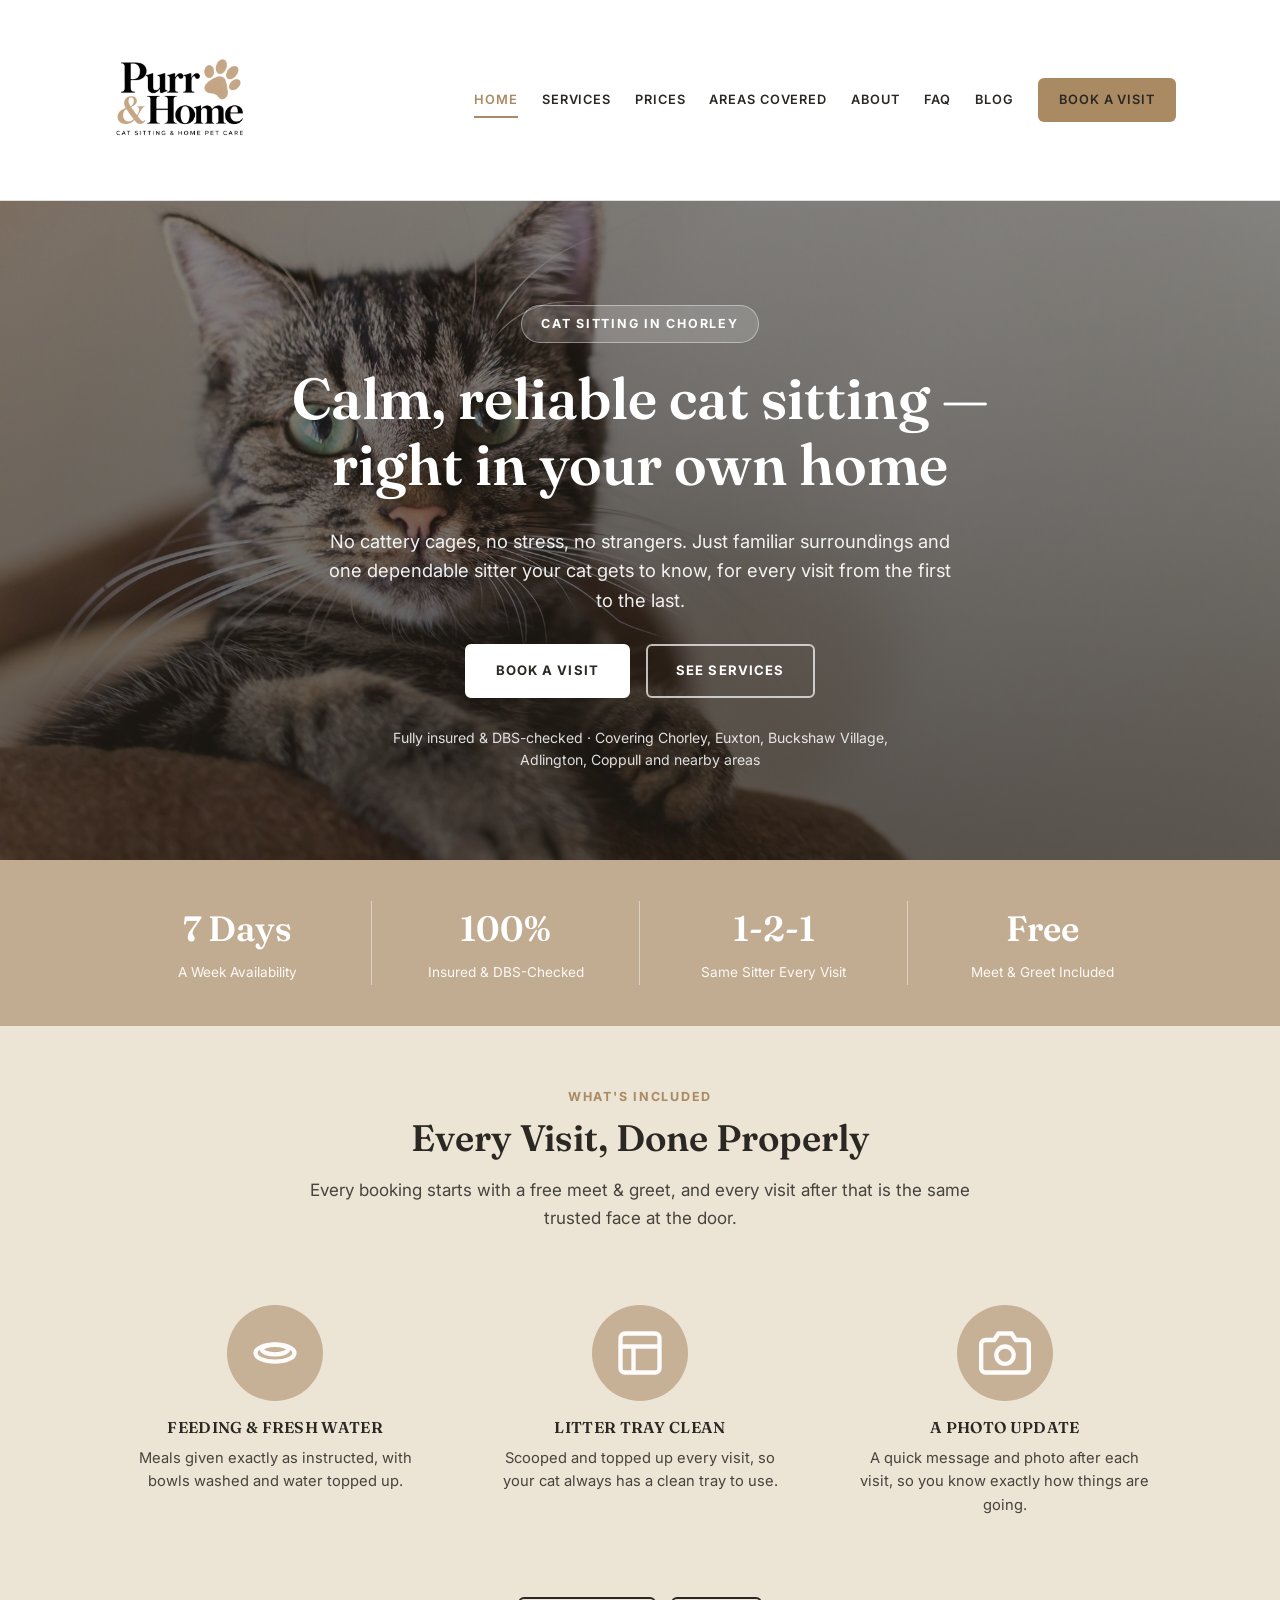
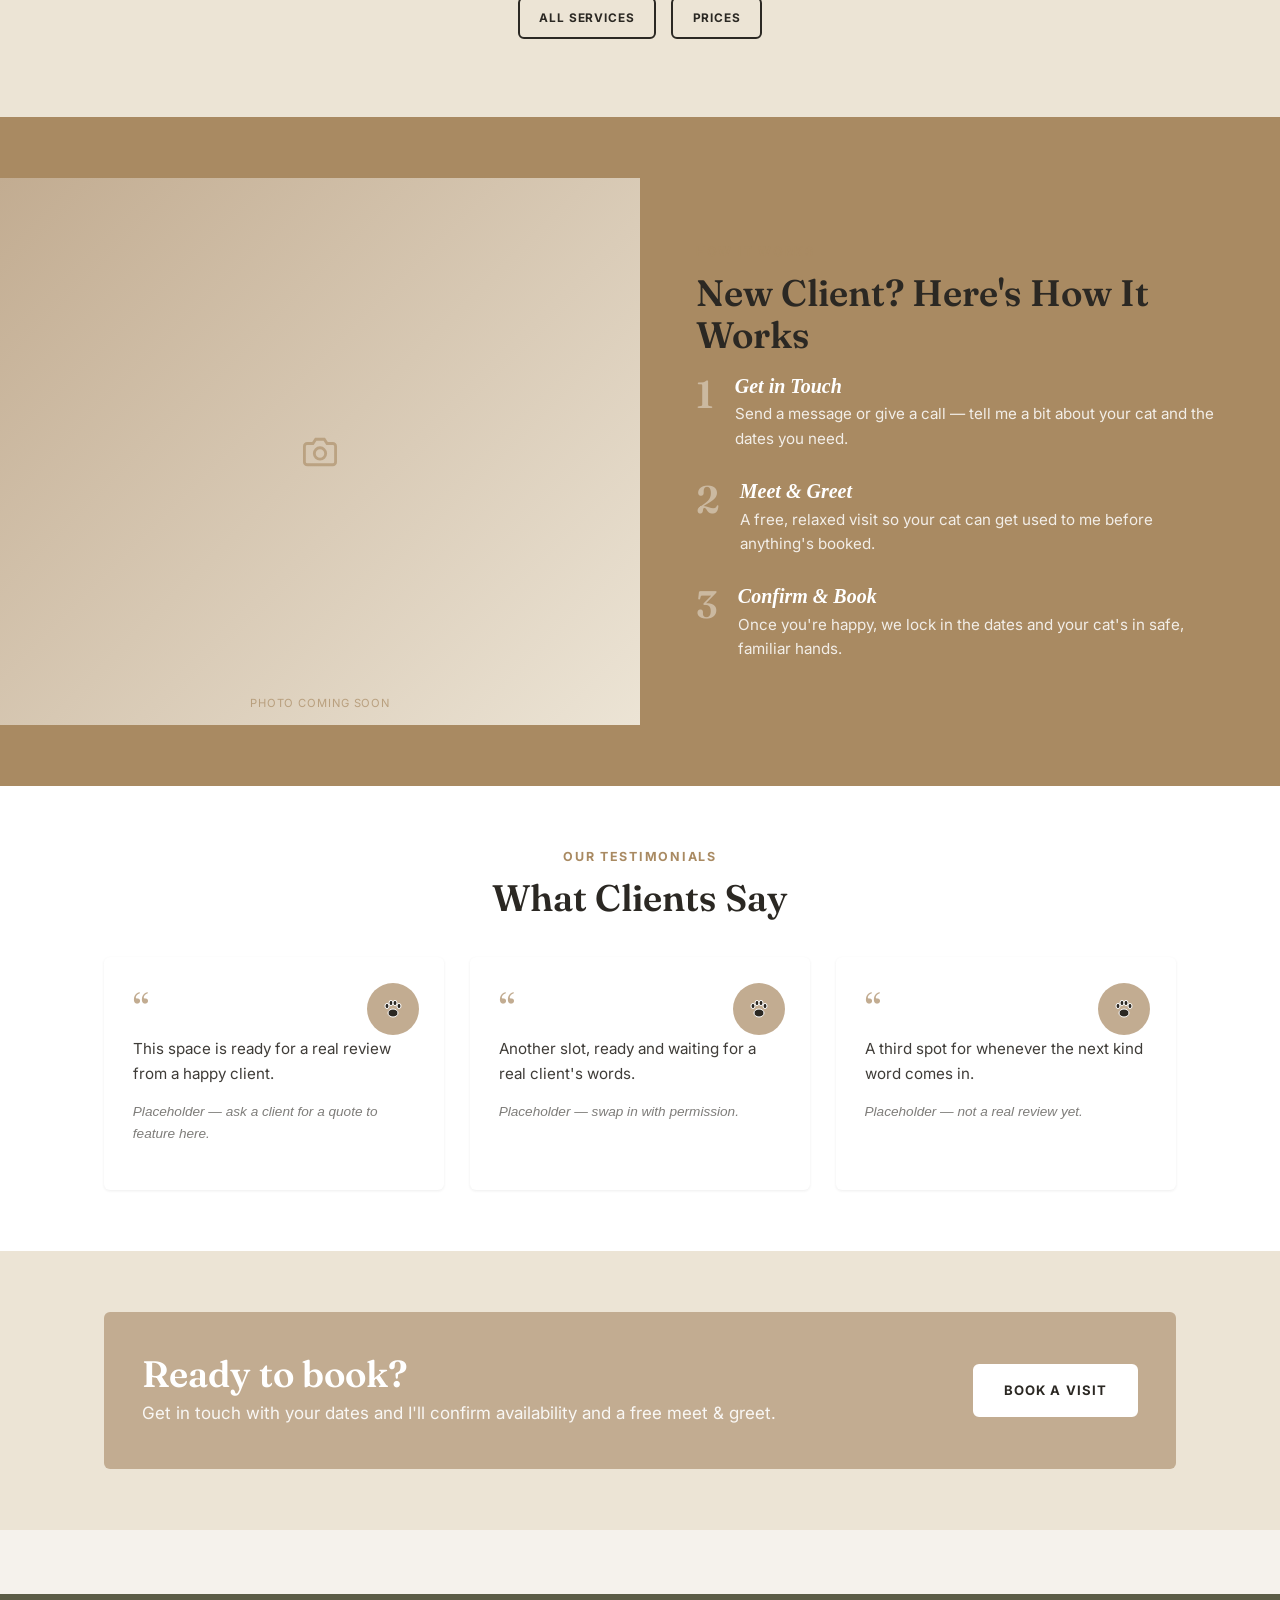
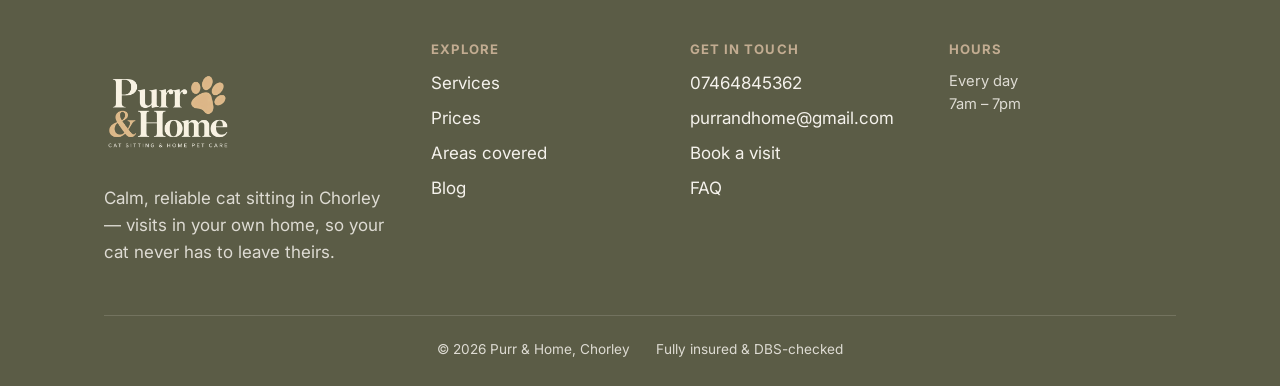
==== commit c4f92ffd: "Display phone number without a space Change the displayed phone number from "07464 845362" to "07464" ====
--- a/index.html
+++ b/index.html
@@ -210,7 +210,7 @@
       <div>
         <h4>Get in touch</h4>
         <ul>
-          <li><a href="tel:+447464845362">07464 845362</a></li>
+          <li><a href="tel:+447464845362">07464845362</a></li>
           <li><a href="mailto:purrandhome@gmail.com">purrandhome@gmail.com</a></li>
           <li><a href="/book.html">Book a visit</a></li>
           <li><a href="/faq.html">FAQ</a></li>
--- a/css/style.css
+++ b/css/style.css
@@ -71,6 +71,8 @@
 
 /* Header */
 .site-header {
+  position: relative;
+  z-index: 20;
   padding: 1.2rem 0;
   border-bottom: 1px solid var(--line);
   background: var(--paper);
@@ -590,6 +592,15 @@
 .faq-item .faq-answer { padding-top: 0.8rem; }
 
 /* Contact info list (Book page) */
+.contact-info-grid {
+  display: grid;
+  grid-template-columns: repeat(3, 1fr);
+  gap: 1.5rem;
+  margin-bottom: 2.6rem;
+}
+@media (max-width: 700px) {
+  .contact-info-grid { grid-template-columns: 1fr; }
+}
 .contact-info-list { display: flex; flex-direction: column; gap: 1.3rem; }
 .contact-info-item { display: flex; gap: 1rem; align-items: flex-start; }
 .contact-info-item .icon-circle {
@@ -692,7 +703,7 @@
 }
 
 /* Page header (non-home pages without a photo band) */
-.page-header { padding: 3.2rem 0 1rem; }
+.page-header { padding-top: 3.2rem; padding-bottom: 1rem; }
 .page-header p.lead { font-size: 1.1rem; opacity: 0.85; max-width: 58ch; }
 
 /* Utility */
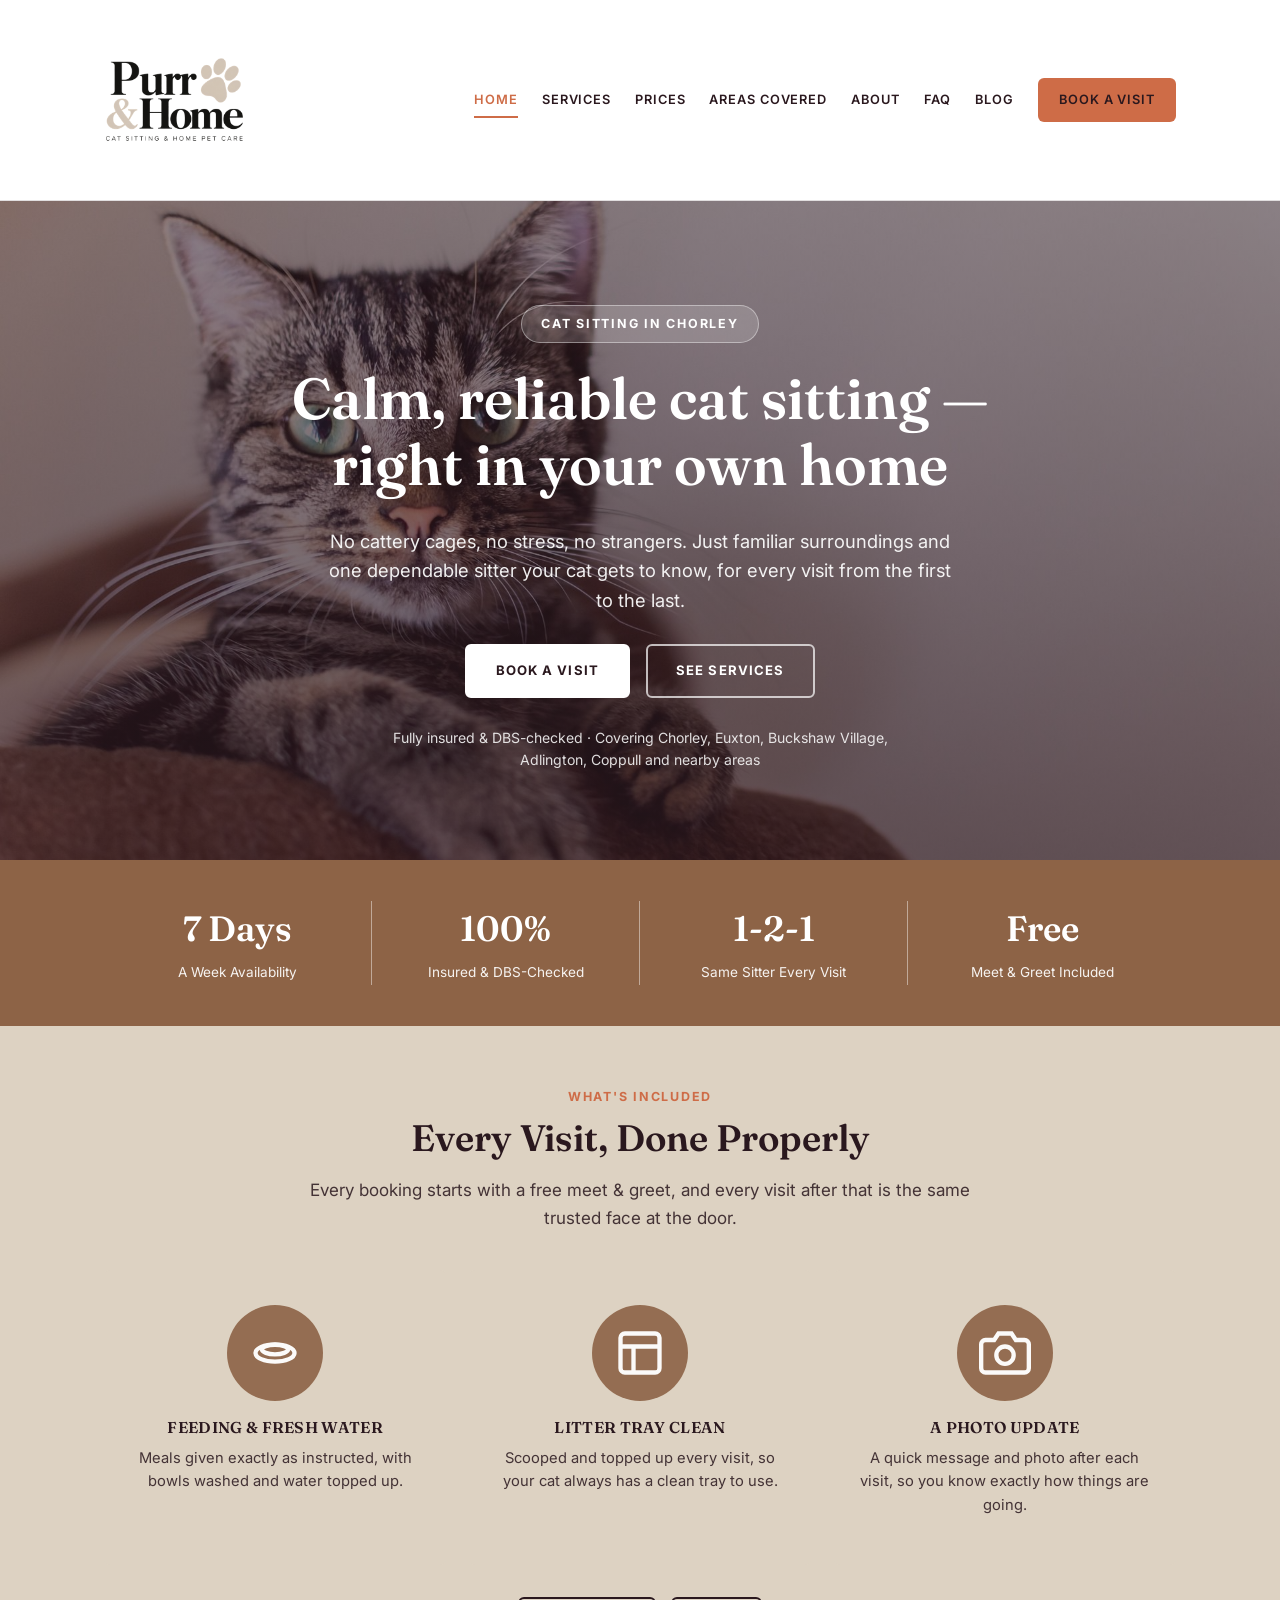
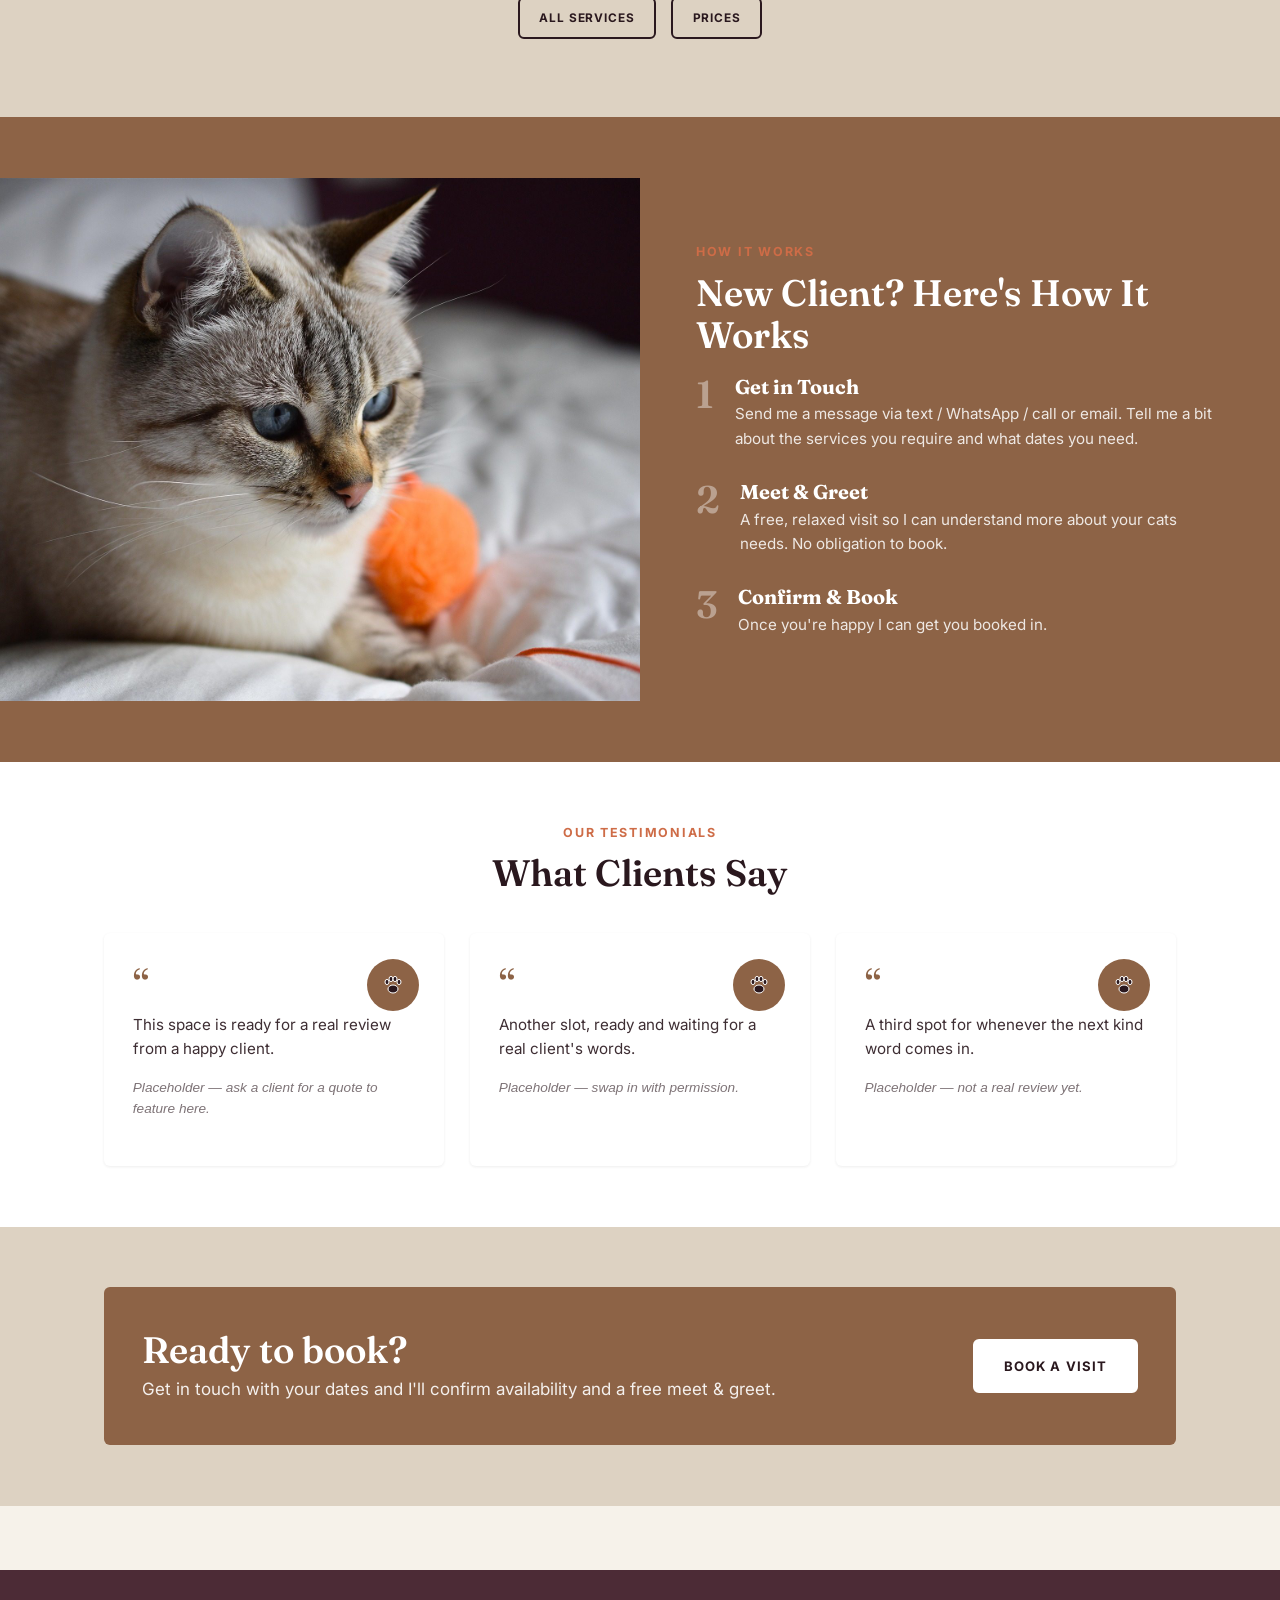
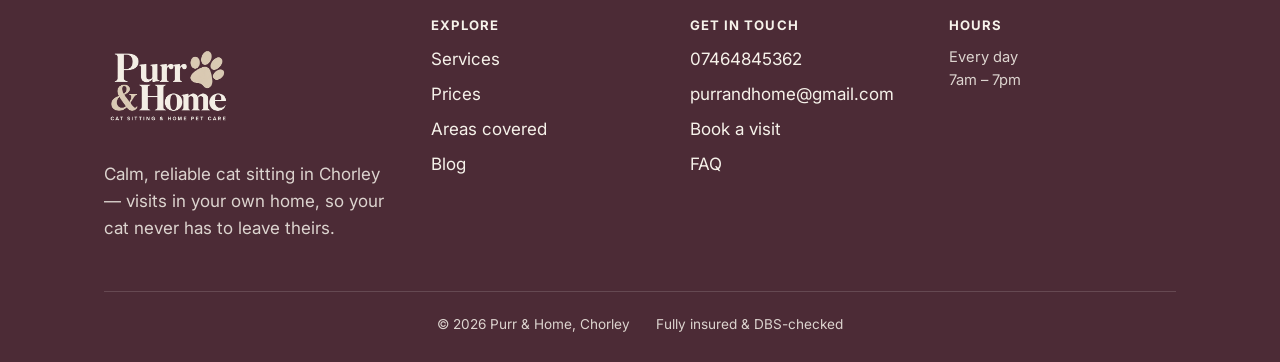
==== commit 4408aac4: "Add real photos, update How It Works copy, fix collage bug, new favicon - Add a real photo to the ho" ====
--- a/index.html
+++ b/index.html
@@ -115,10 +115,7 @@
 
   <section class="steps-panel">
     <div class="panel-grid">
-      <div class="panel-photo photo-placeholder">
-        <svg class="ph-icon" viewBox="0 0 24 24" fill="none" stroke="currentColor" stroke-width="2"><path d="M23 19a2 2 0 0 1-2 2H3a2 2 0 0 1-2-2V8a2 2 0 0 1 2-2h4l2-3h6l2 3h4a2 2 0 0 1 2 2z"/><circle cx="12" cy="13" r="4"/></svg>
-        <span class="ph-label">Photo coming soon</span>
-      </div>
+      <div class="panel-photo" style="background-image:url('/images/how-it-works-cat.jpg'); background-size:cover; background-position:center;"></div>
       <div class="panel-content">
         <span class="section-label">How It Works</span>
         <h2>New Client? Here's How It Works</h2>
@@ -126,21 +123,21 @@
           <span class="step-num">1</span>
           <div>
             <h3>Get in Touch</h3>
-            <p>Send a message or give a call — tell me a bit about your cat and the dates you need.</p>
+            <p>Send me a message via text / WhatsApp / call or email. Tell me a bit about the services you require and what dates you need.</p>
           </div>
         </div>
         <div class="step-item">
           <span class="step-num">2</span>
           <div>
             <h3>Meet &amp; Greet</h3>
-            <p>A free, relaxed visit so your cat can get used to me before anything's booked.</p>
+            <p>A free, relaxed visit so I can understand more about your cats needs. No obligation to book.</p>
           </div>
         </div>
         <div class="step-item">
           <span class="step-num">3</span>
           <div>
             <h3>Confirm &amp; Book</h3>
-            <p>Once you're happy, we lock in the dates and your cat's in safe, familiar hands.</p>
+            <p>Once you're happy I can get you booked in.</p>
           </div>
         </div>
       </div>
--- a/css/style.css
+++ b/css/style.css
@@ -1,19 +1,19 @@
 /* Purr & Home — cat sitting in Chorley
-   Palette (warm tan/cream template match): cream #F5F2EC · tan #C2AC91 · tan-deep #A98A62 · olive #5B5C46 · overlay #332F23 · charcoal #2B2823 */
+   Palette (2026 brand kit): cream #F6F2EA · oat #DDD2C2 · terracotta #CE6C47 · plum #4C2B36 · brown #8D6346 */
 
 @import url('https://fonts.googleapis.com/css2?family=Fraunces:opsz,wght@9..144,400;9..144,500;9..144,600;9..144,700&family=Inter:wght@400;500;600;700&display=swap');
 
 :root {
-  --cream: #F5F2EC;
-  --cream-dim: #ECE4D5;
+  --cream: #F6F2EA;
+  --cream-dim: #DDD2C2;
   --paper: #FFFFFF;
-  --tan: #C2AC91;
-  --tan-deep: #A98A62;
-  --olive: #5B5C46;
-  --olive-dark: #45402F;
-  --overlay: #332F23;
-  --charcoal: #2B2823;
-  --line: rgba(43, 40, 35, 0.14);
+  --tan: #8D6346;
+  --tan-deep: #CE6C47;
+  --olive: #4C2B36;
+  --olive-dark: #3A212A;
+  --overlay: #2E1B22;
+  --charcoal: #2A181E;
+  --line: rgba(42, 24, 30, 0.14);
   --max: 1120px;
   --radius: 6px;
 }
@@ -197,10 +197,10 @@
   content: "";
   position: absolute;
   inset: 0;
-  background: linear-gradient(180deg, rgba(51,47,35,0.35), rgba(51,47,35,0.6));
+  background: linear-gradient(180deg, rgba(76,43,54,0.35), rgba(76,43,54,0.6));
 }
 .hero.hero-photo::after {
-  background: linear-gradient(180deg, rgba(35,32,24,0.55), rgba(35,32,24,0.72));
+  background: linear-gradient(180deg, rgba(46,27,34,0.55), rgba(46,27,34,0.72));
 }
 .hero .wrap {
   position: relative;
@@ -389,7 +389,8 @@
 }
 
 /* How It Works panel */
-.steps-panel { background: var(--tan-deep); color: #fff; overflow: hidden; }
+.steps-panel { background: var(--tan); color: #fff; overflow: hidden; }
+.steps-panel h2 { color: #fff; }
 .steps-panel .panel-grid {
   display: grid;
   grid-template-columns: 1fr 1fr;
@@ -412,7 +413,7 @@
   color: rgba(255,255,255,0.4);
   flex-shrink: 0;
 }
-.step-item h3 { color: #fff; font-style: italic; margin-bottom: 0.3rem; }
+.step-item h3 { color: #fff; font-weight: 700; margin-bottom: 0.3rem; }
 .step-item p { color: rgba(255,255,255,0.85); margin: 0; font-size: 0.95rem; }
 
 /* Benefit grid (non-sequential highlights) */
@@ -464,6 +465,7 @@
 /* Polaroid photo collage (placeholder photos until real ones are supplied) */
 .polaroid-collage {
   position: relative;
+  width: 100%;
   height: 400px;
   max-width: 420px;
   margin: 0 auto;
@@ -556,13 +558,13 @@
   text-align: center;
   color: #fff;
   overflow: hidden;
-  background: linear-gradient(150deg, var(--tan-deep) 0%, var(--olive) 100%);
+  background: var(--olive);
 }
 .photo-band::after {
   content: "";
   position: absolute;
   inset: 0;
-  background: linear-gradient(180deg, rgba(51,47,35,0.3), rgba(51,47,35,0.55));
+  background: linear-gradient(180deg, rgba(76,43,54,0.3), rgba(76,43,54,0.55));
 }
 .photo-band .wrap { position: relative; z-index: 1; }
 .photo-band h1 { color: #fff; }
@@ -670,7 +672,7 @@
   margin-top: 4rem;
 }
 footer.site-footer a { color: var(--cream); text-decoration: none; }
-footer.site-footer a:hover { color: var(--tan); }
+footer.site-footer a:hover { color: var(--tan-deep); }
 .footer-grid {
   display: grid;
   grid-template-columns: 1.3fr 1fr 1fr 1fr;
@@ -680,7 +682,7 @@
 @media (max-width: 860px) { .footer-grid { grid-template-columns: 1fr 1fr; } }
 @media (max-width: 560px) { .footer-grid { grid-template-columns: 1fr; } }
 .footer-grid h4 {
-  color: var(--tan);
+  color: var(--cream);
   font-family: 'Inter', sans-serif;
   font-weight: 700;
   font-size: 0.82rem;
@@ -708,7 +710,7 @@
 
 /* Utility */
 .center { text-align: center; }
-p.center { max-width: none; }
+.center p, p.center { max-width: none; }
 .mt-2 { margin-top: 2rem; }
 .visually-hidden {
   position: absolute; width: 1px; height: 1px;
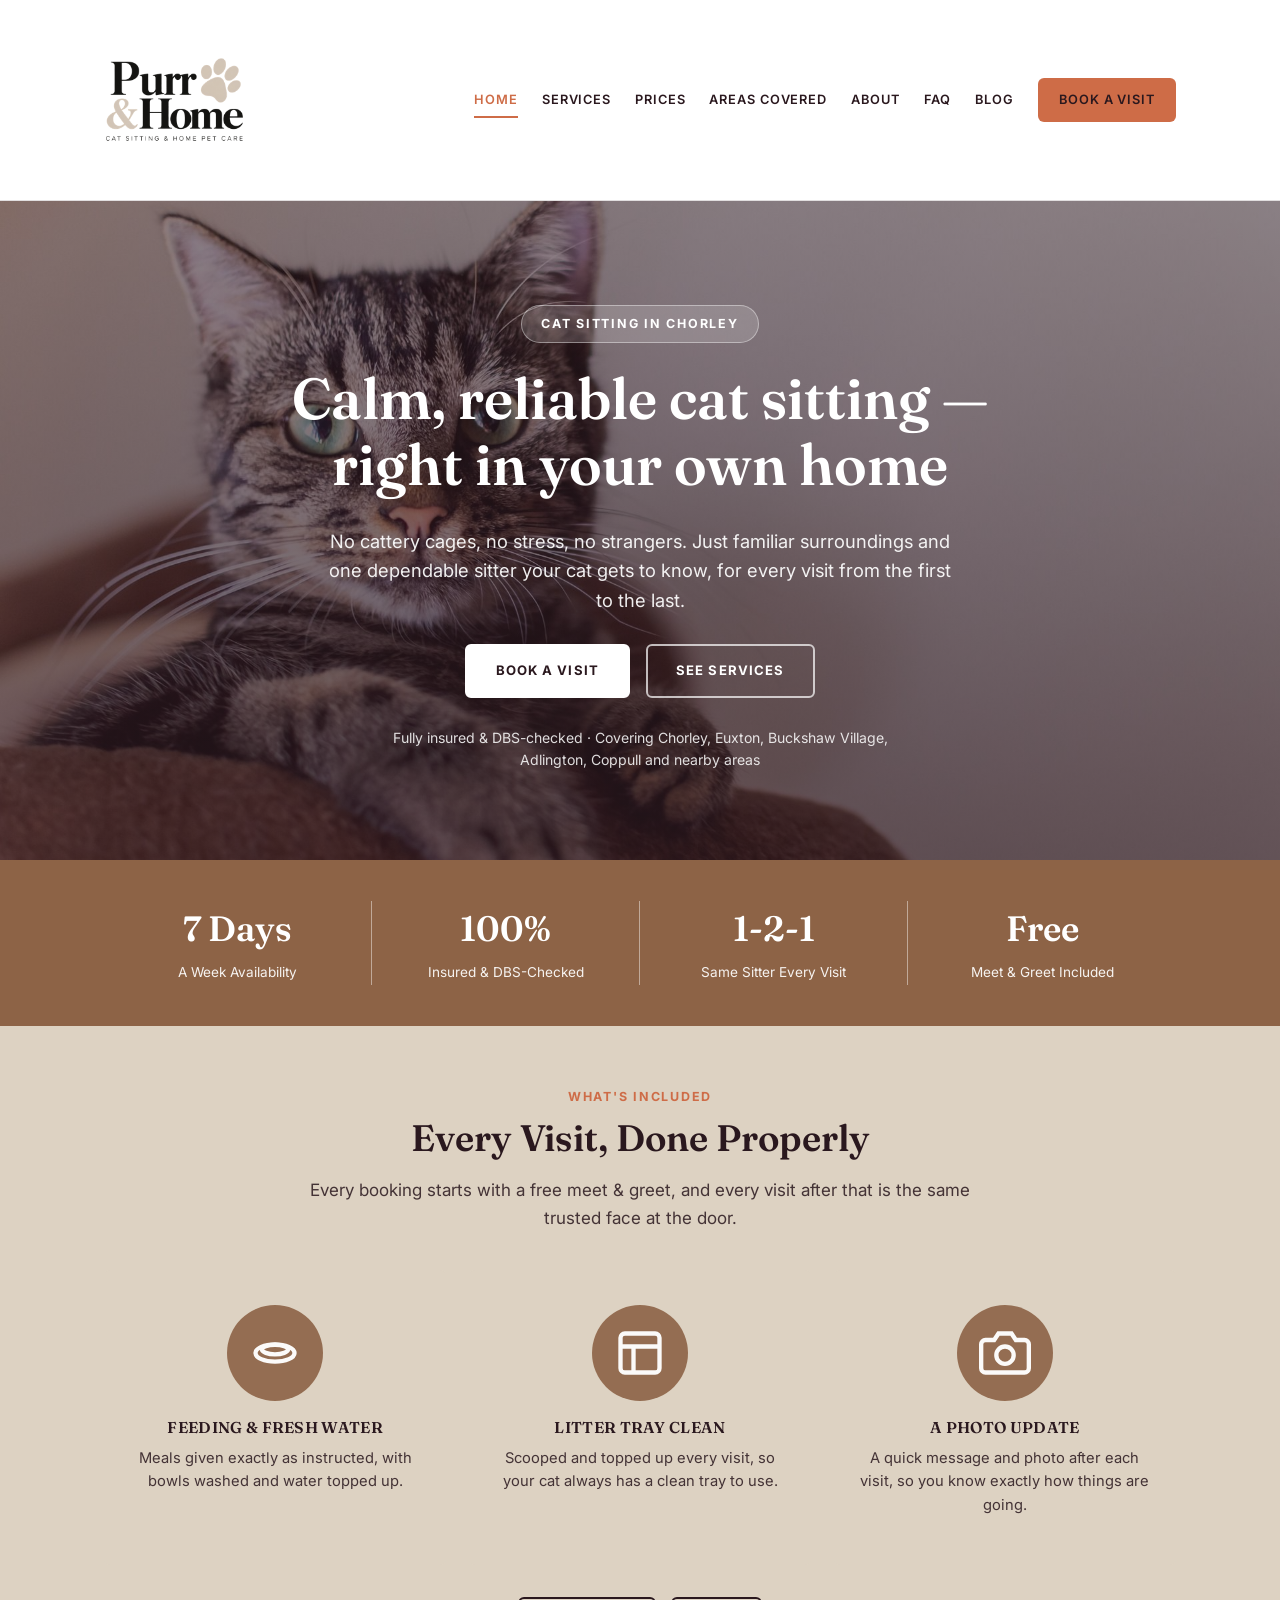
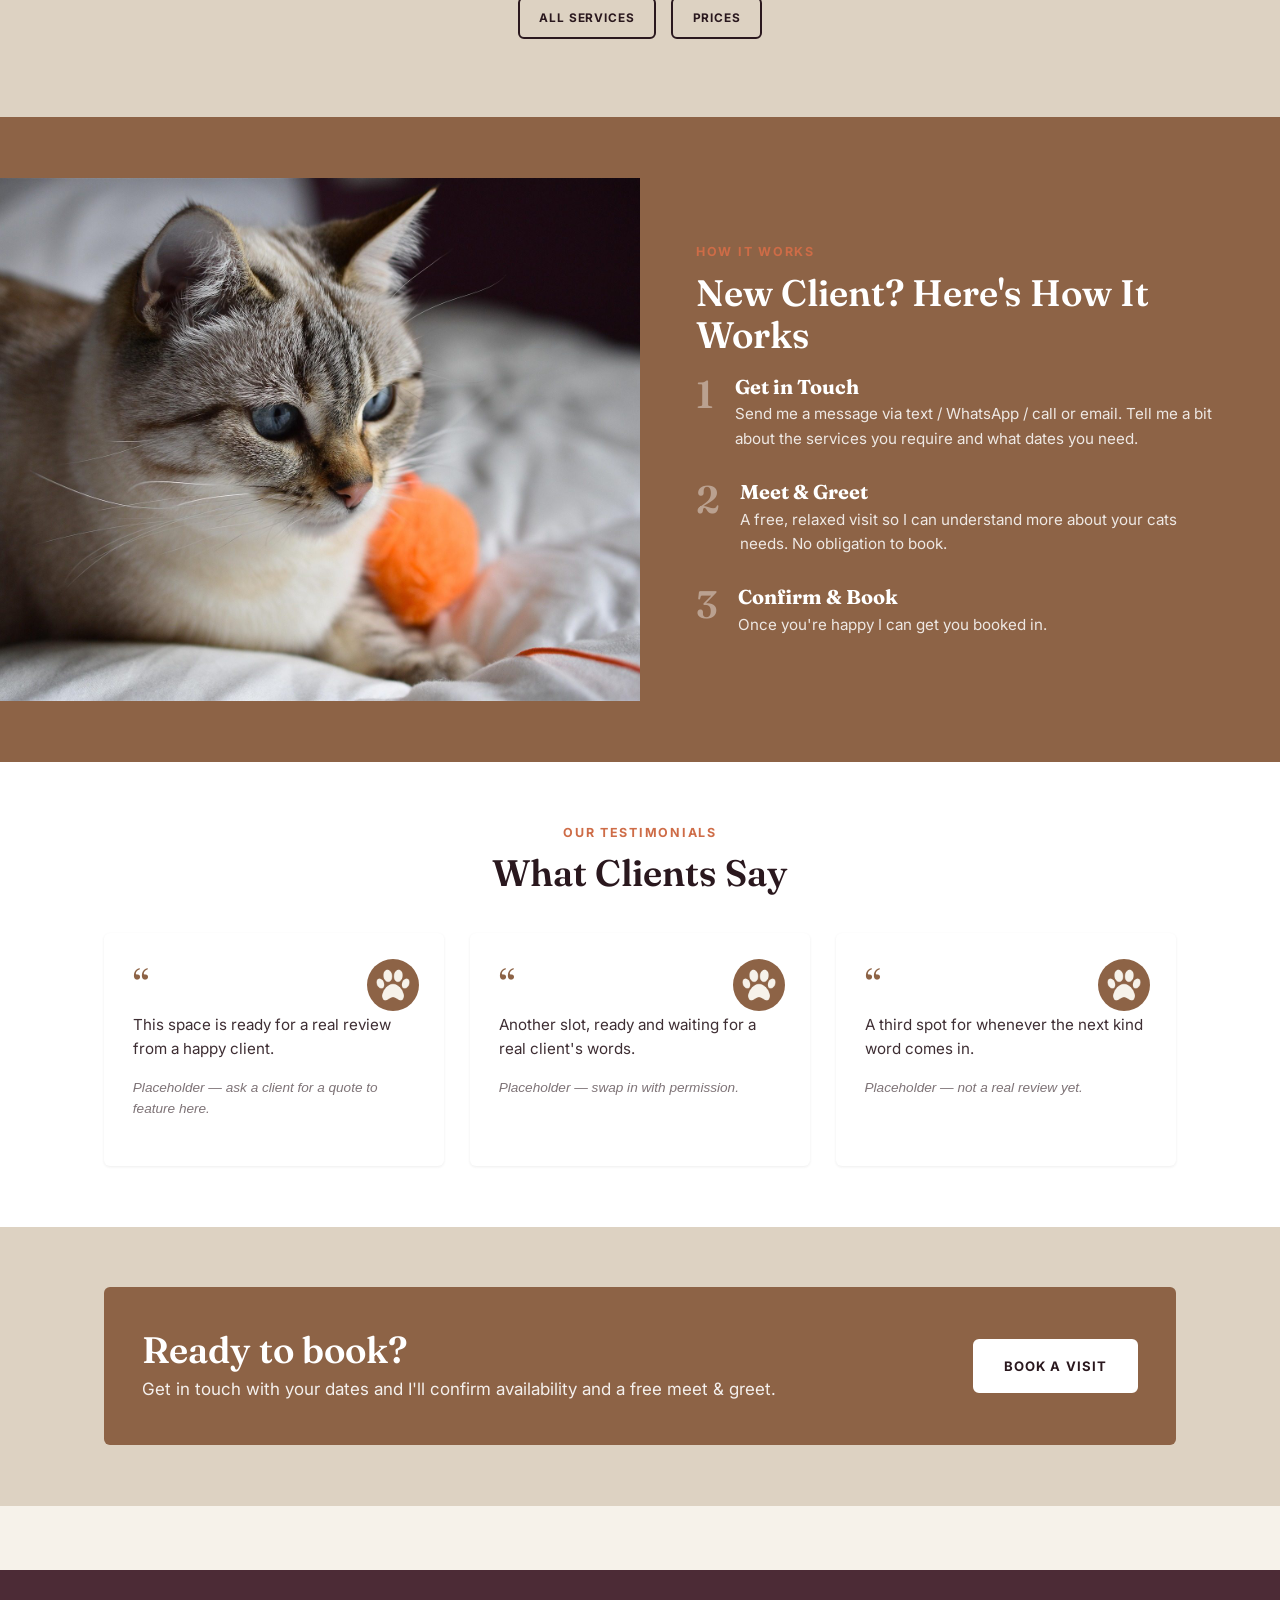
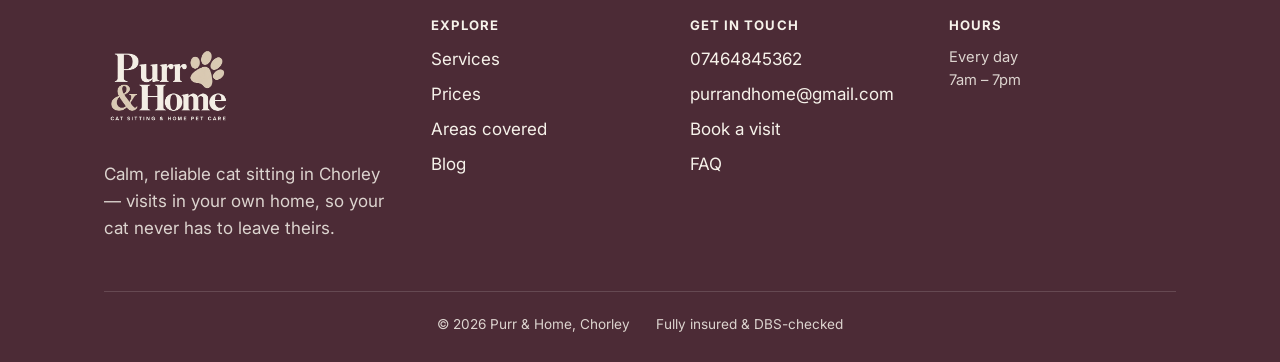
==== commit 70f998cf: "Replace crude inline paw SVG with a proper paw icon Swap the hand-approximated 5-ellipse paw SVG (us" ====
--- a/index.html
+++ b/index.html
@@ -152,19 +152,19 @@
       </div>
       <div class="testimonial-grid">
         <div class="testimonial-card">
-          <div class="avatar-placeholder"><svg viewBox="0 0 24 24" fill="currentColor"><ellipse cx="12" cy="16" rx="5" ry="4"/><ellipse cx="6" cy="9" rx="2" ry="2.6"/><ellipse cx="10" cy="6" rx="2" ry="2.6"/><ellipse cx="14" cy="6" rx="2" ry="2.6"/><ellipse cx="18" cy="9" rx="2" ry="2.6"/></svg></div>
+          <div class="avatar-placeholder"><img src="/images/paw-icon.png" alt="" width="34" height="34"></div>
           <span class="quote-mark">&ldquo;</span>
           <p>This space is ready for a real review from a happy client.</p>
           <p class="placeholder-note">Placeholder — ask a client for a quote to feature here.</p>
         </div>
         <div class="testimonial-card">
-          <div class="avatar-placeholder"><svg viewBox="0 0 24 24" fill="currentColor"><ellipse cx="12" cy="16" rx="5" ry="4"/><ellipse cx="6" cy="9" rx="2" ry="2.6"/><ellipse cx="10" cy="6" rx="2" ry="2.6"/><ellipse cx="14" cy="6" rx="2" ry="2.6"/><ellipse cx="18" cy="9" rx="2" ry="2.6"/></svg></div>
+          <div class="avatar-placeholder"><img src="/images/paw-icon.png" alt="" width="34" height="34"></div>
           <span class="quote-mark">&ldquo;</span>
           <p>Another slot, ready and waiting for a real client's words.</p>
           <p class="placeholder-note">Placeholder — swap in with permission.</p>
         </div>
         <div class="testimonial-card">
-          <div class="avatar-placeholder"><svg viewBox="0 0 24 24" fill="currentColor"><ellipse cx="12" cy="16" rx="5" ry="4"/><ellipse cx="6" cy="9" rx="2" ry="2.6"/><ellipse cx="10" cy="6" rx="2" ry="2.6"/><ellipse cx="14" cy="6" rx="2" ry="2.6"/><ellipse cx="18" cy="9" rx="2" ry="2.6"/></svg></div>
+          <div class="avatar-placeholder"><img src="/images/paw-icon.png" alt="" width="34" height="34"></div>
           <span class="quote-mark">&ldquo;</span>
           <p>A third spot for whenever the next kind word comes in.</p>
           <p class="placeholder-note">Placeholder — not a real review yet.</p>
